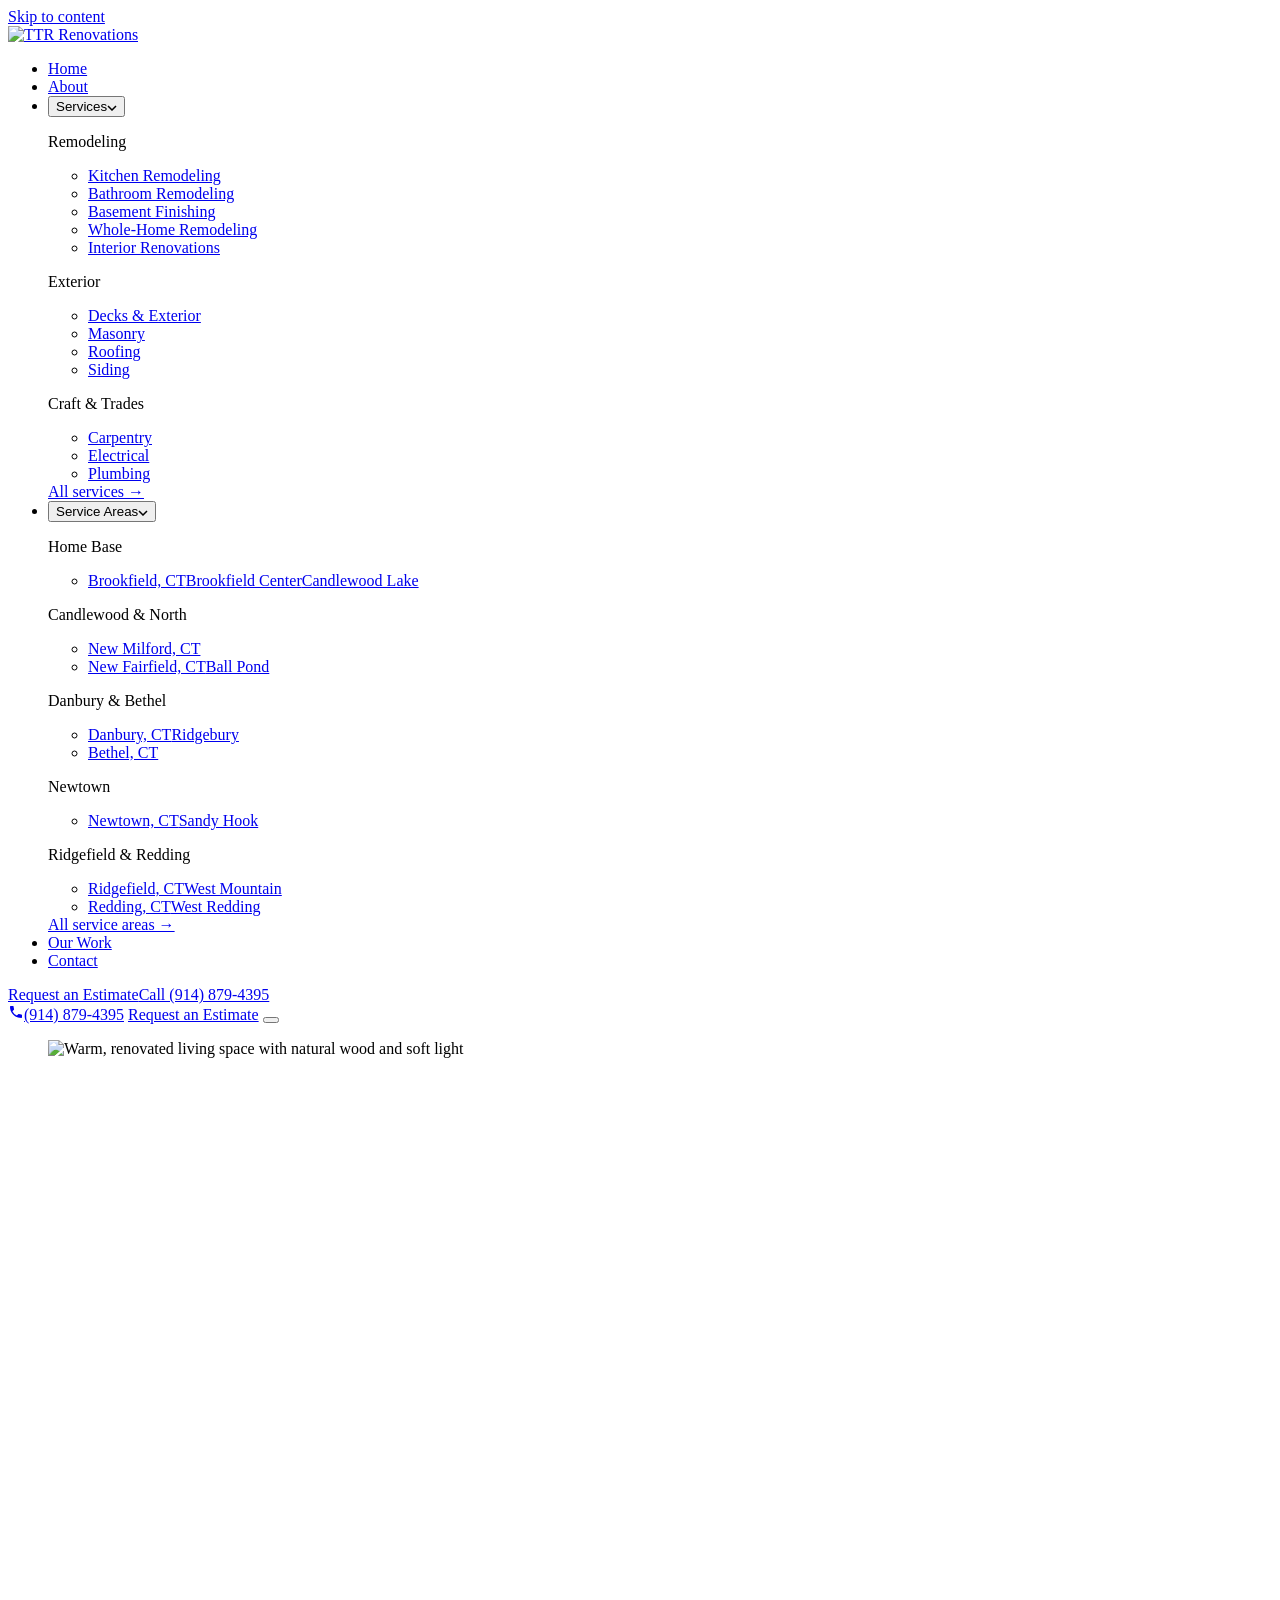
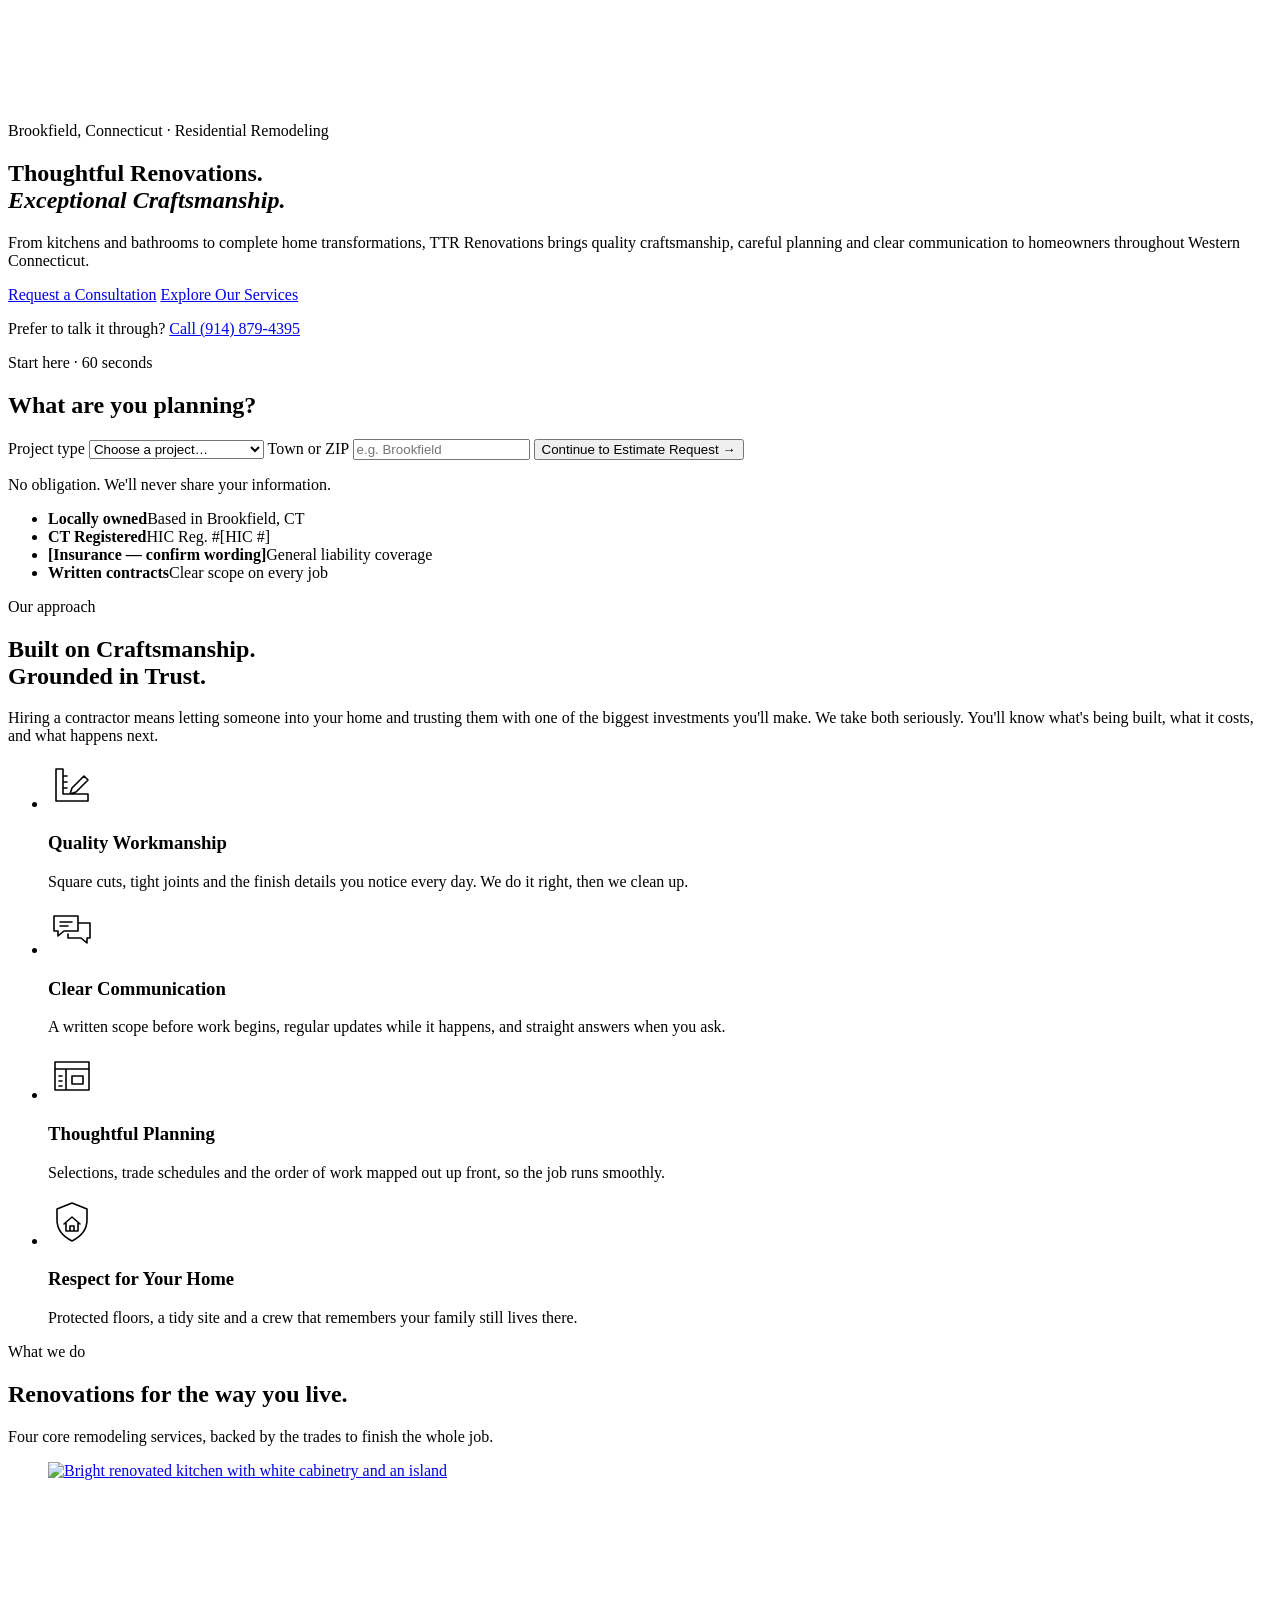
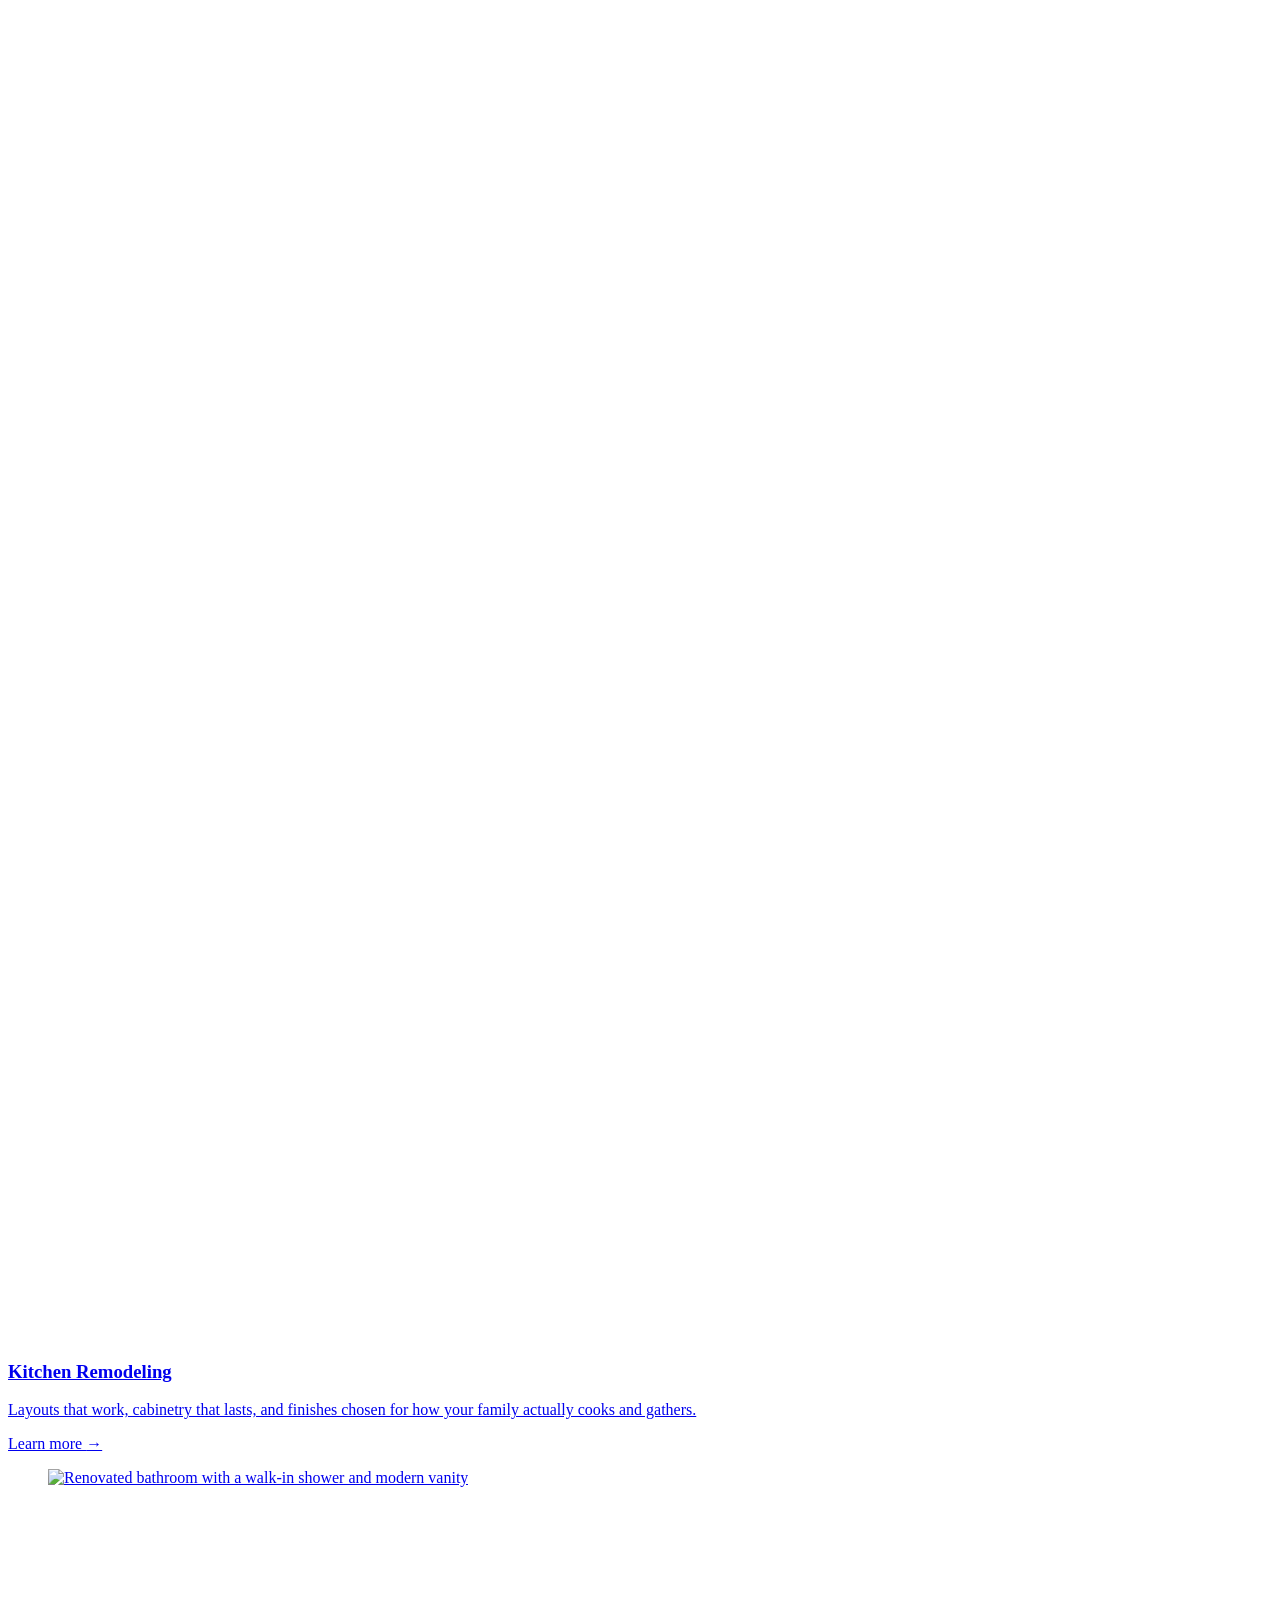
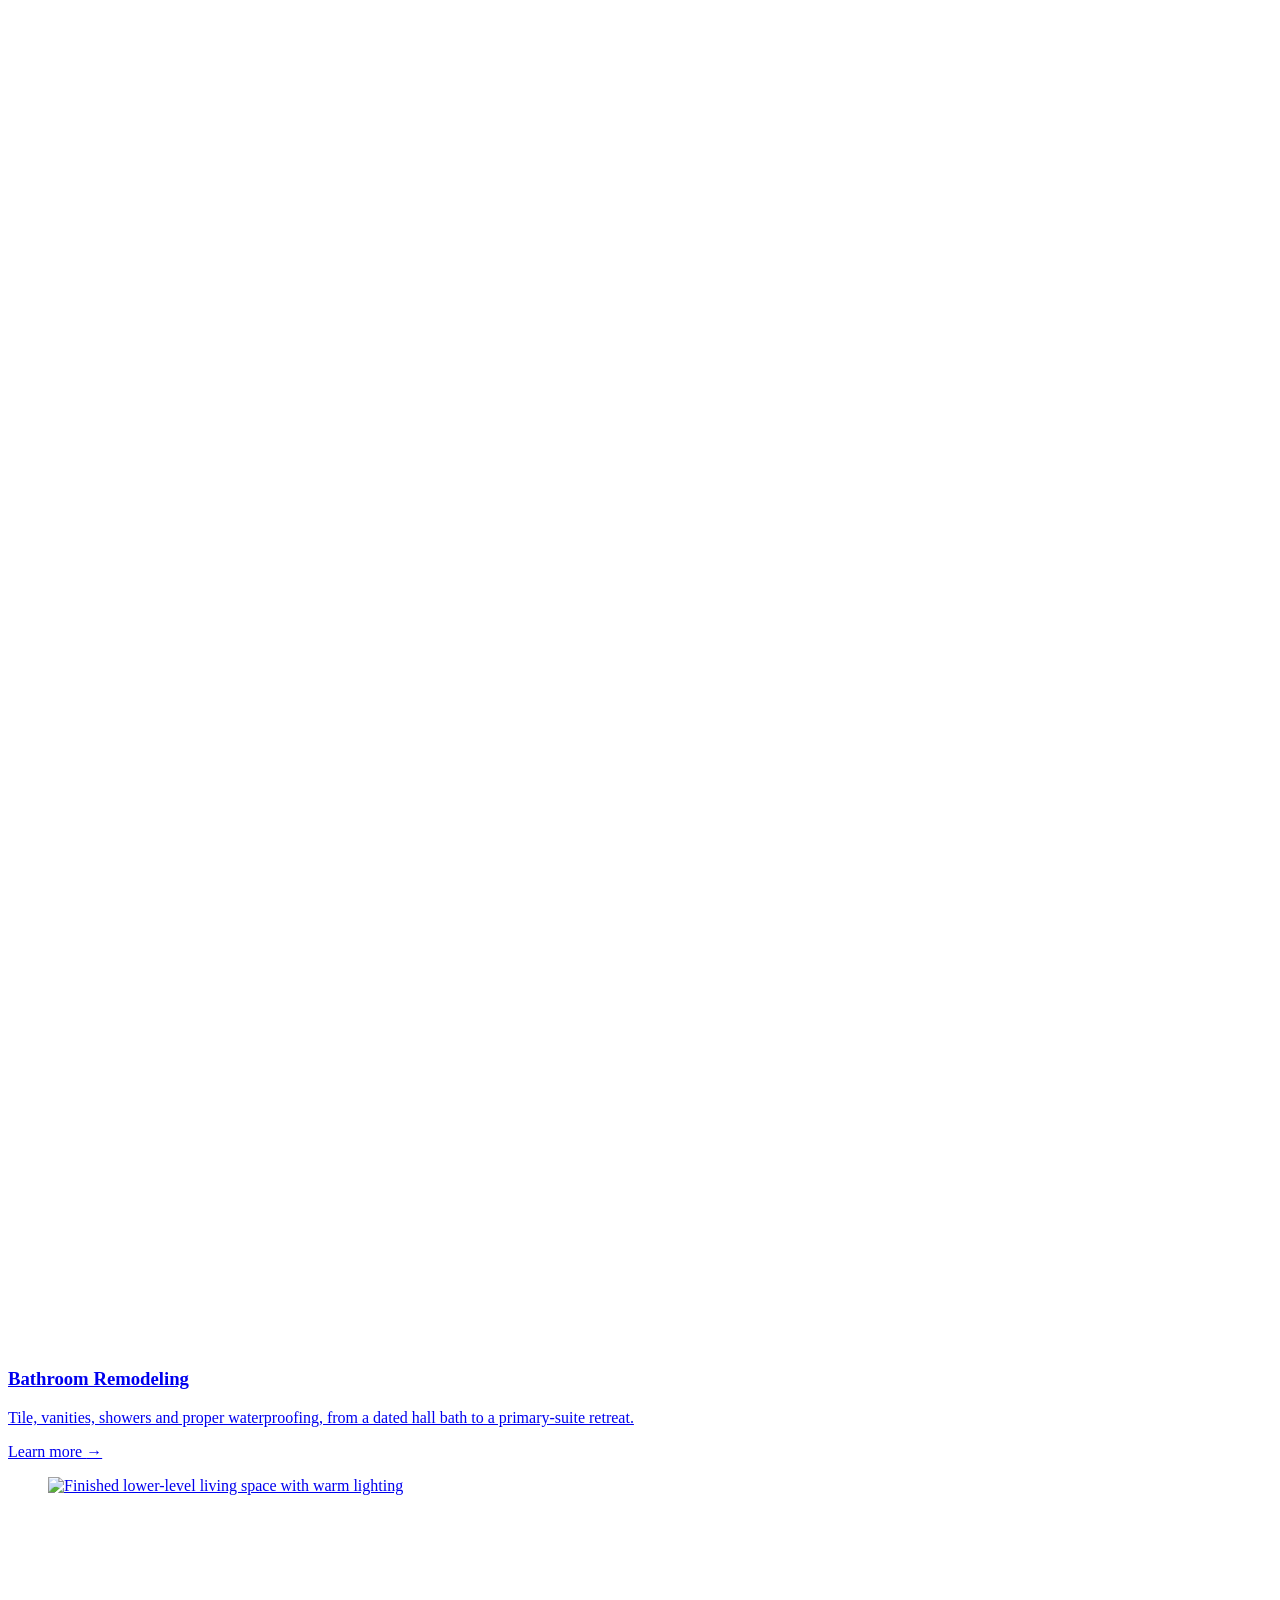
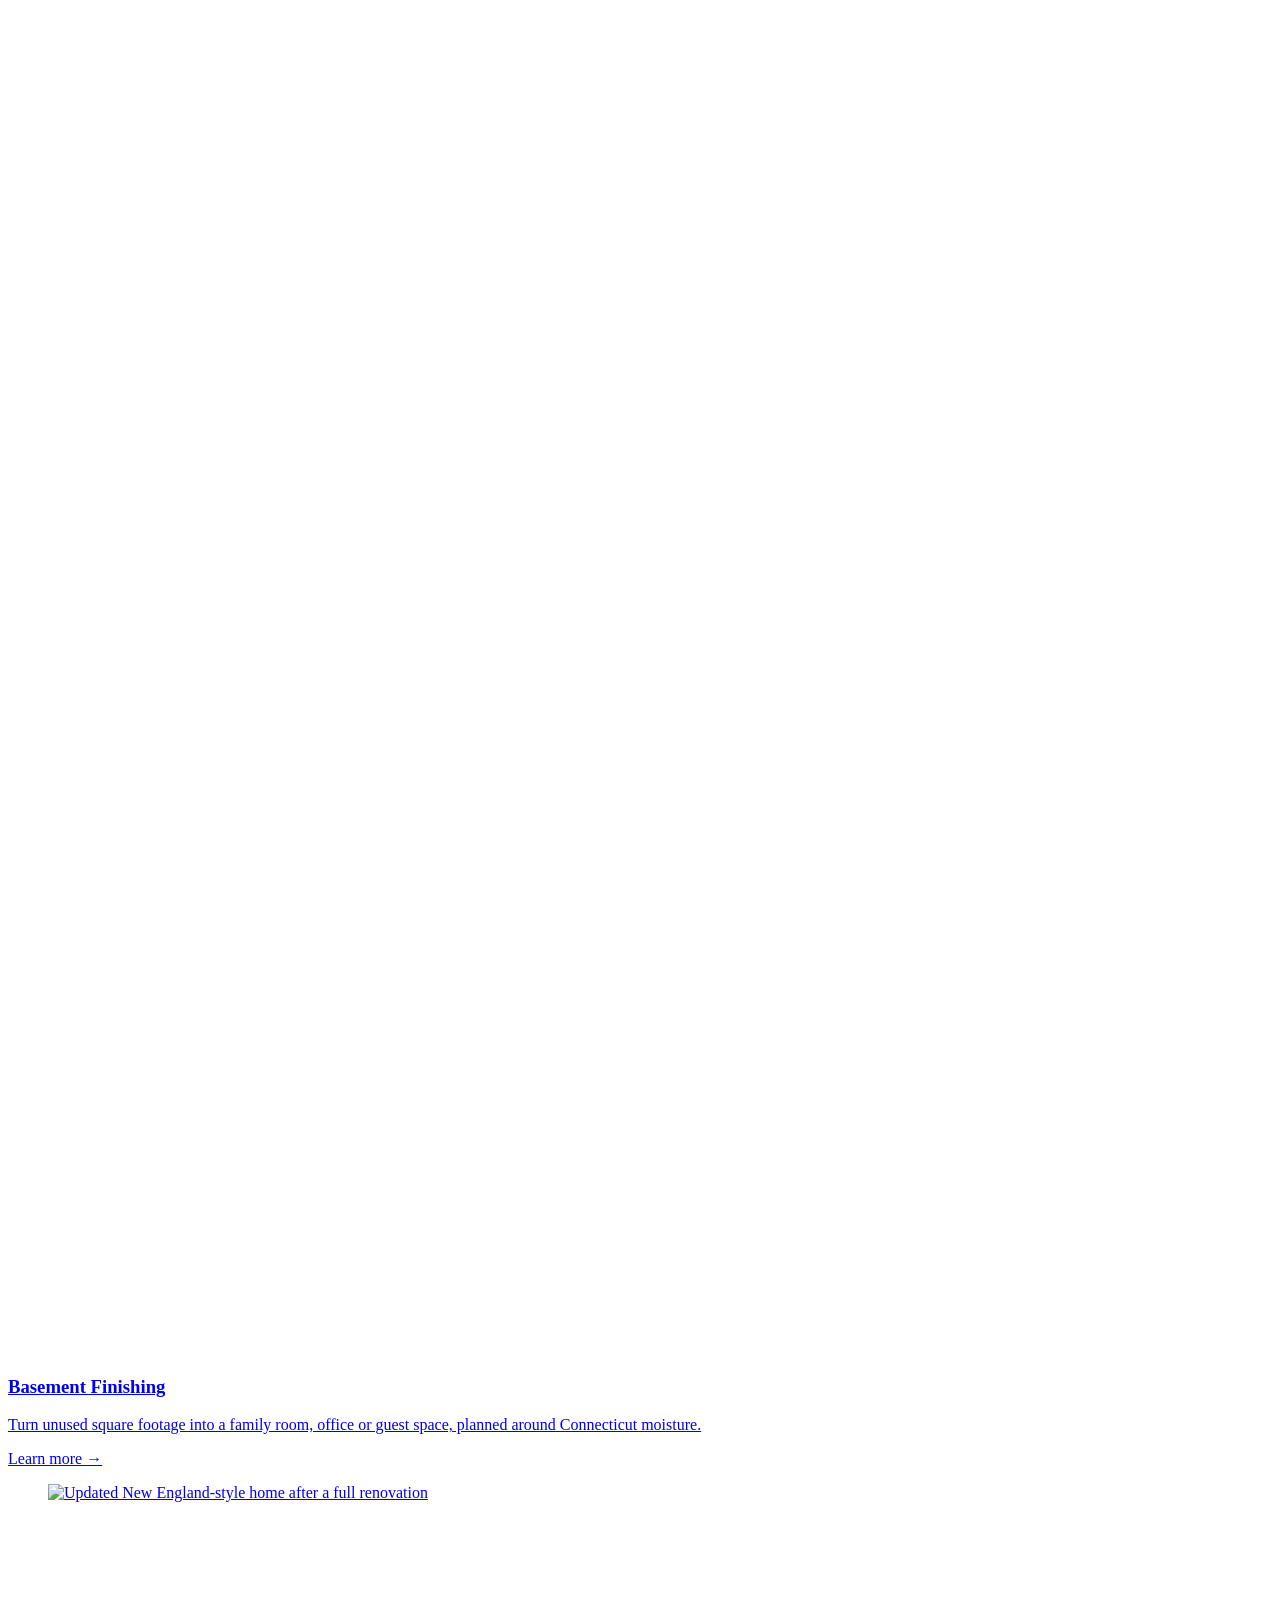
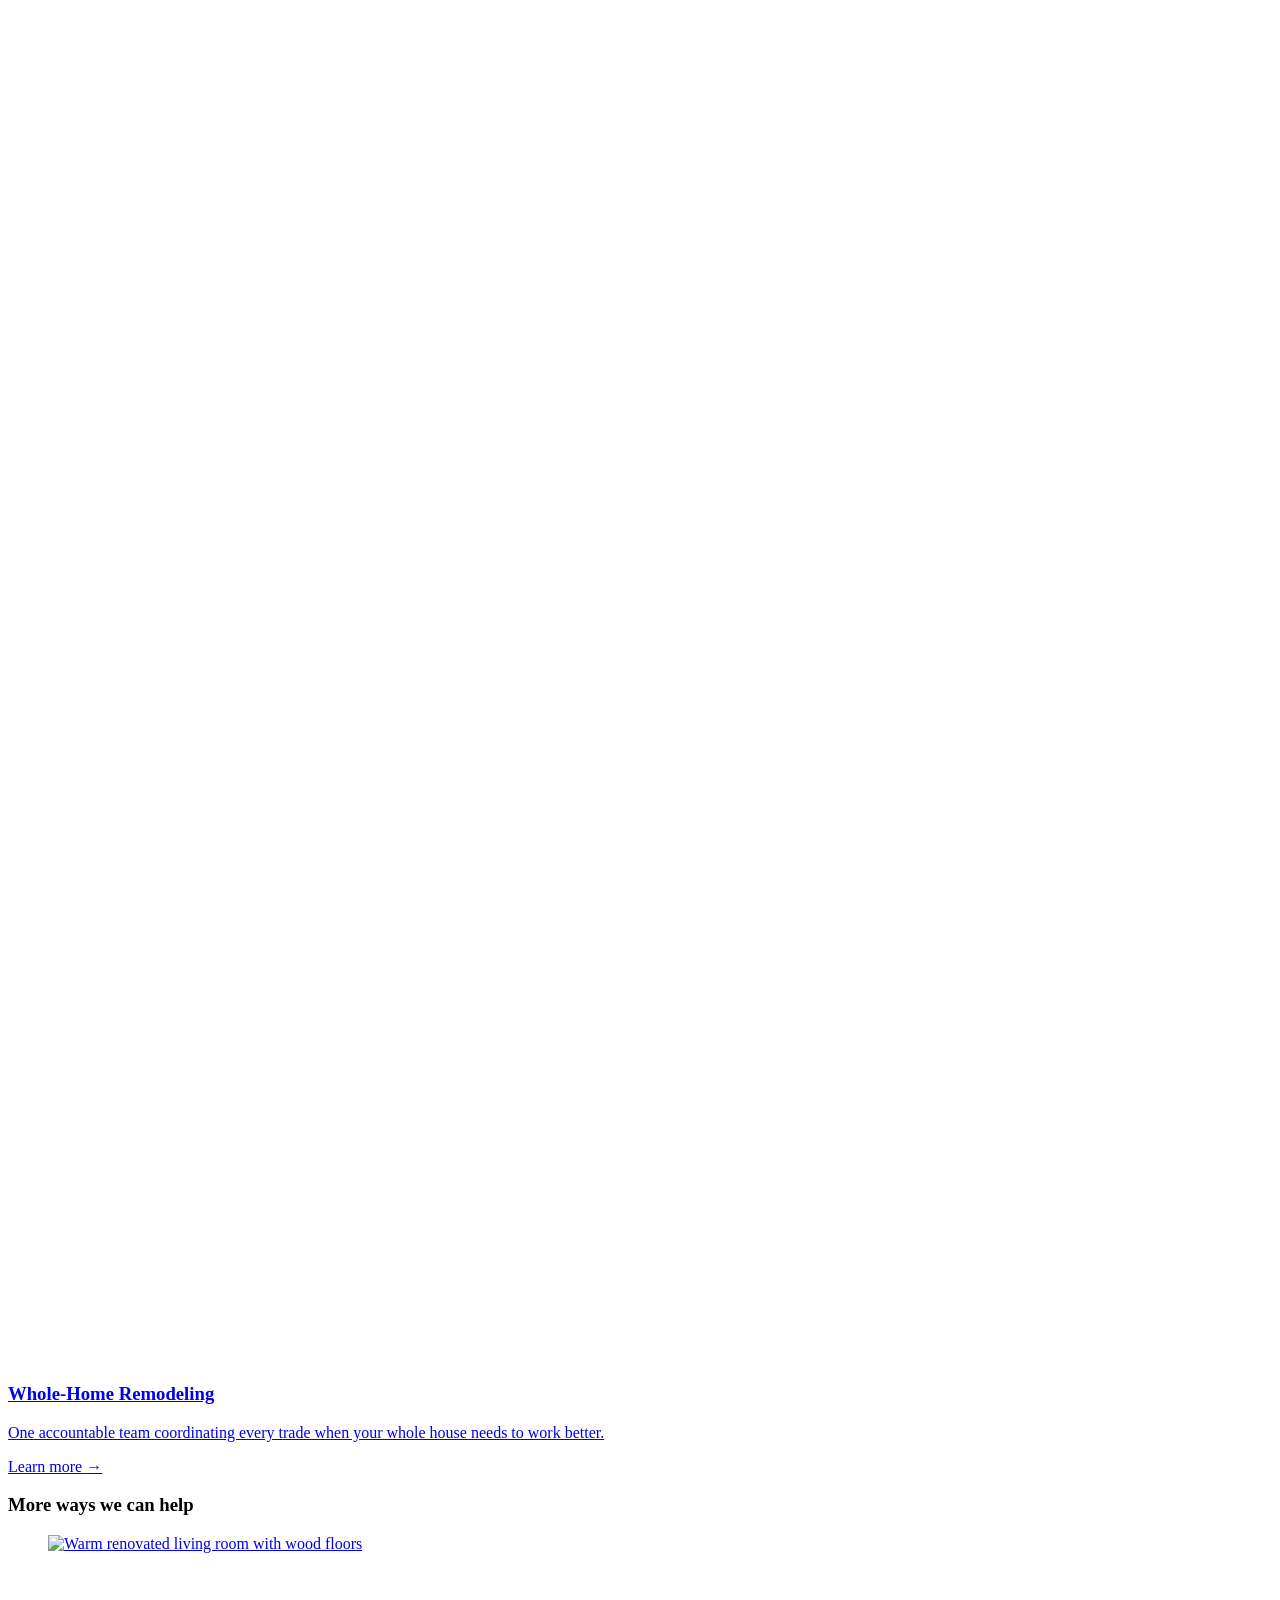
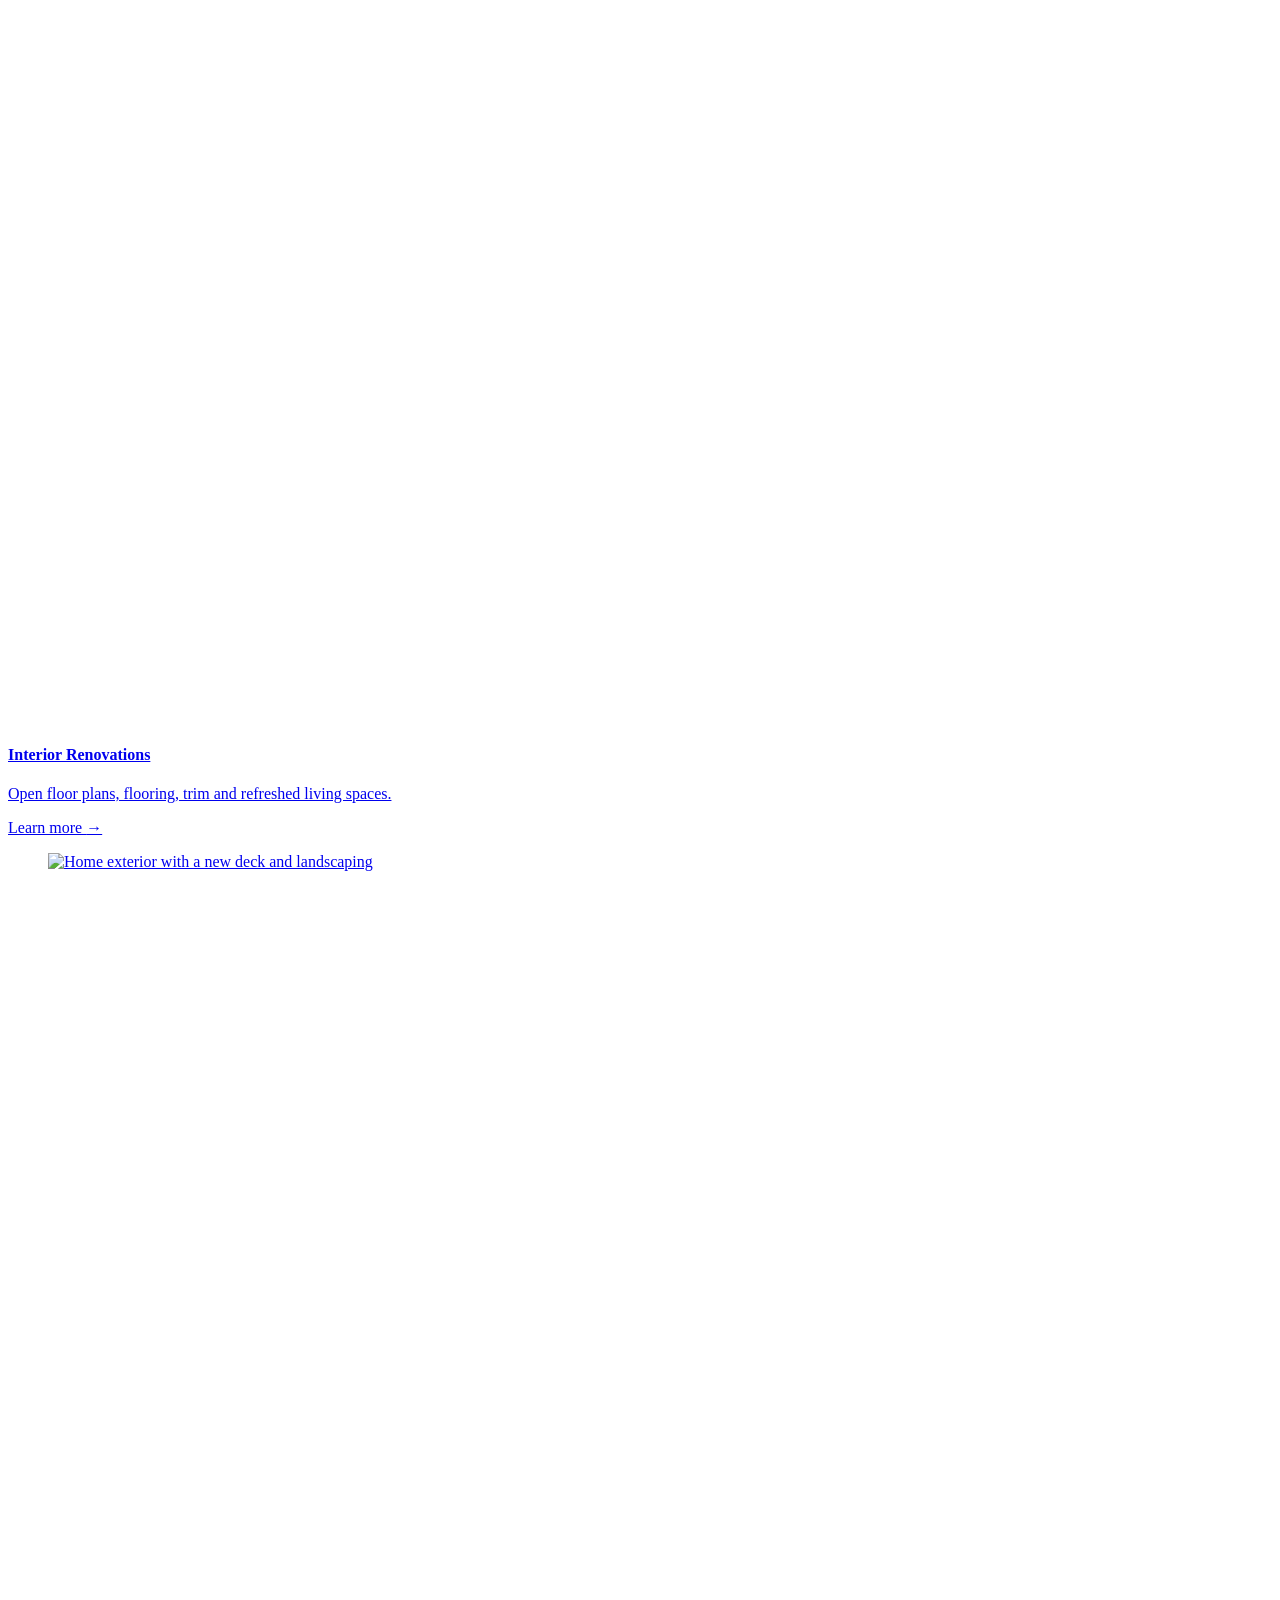
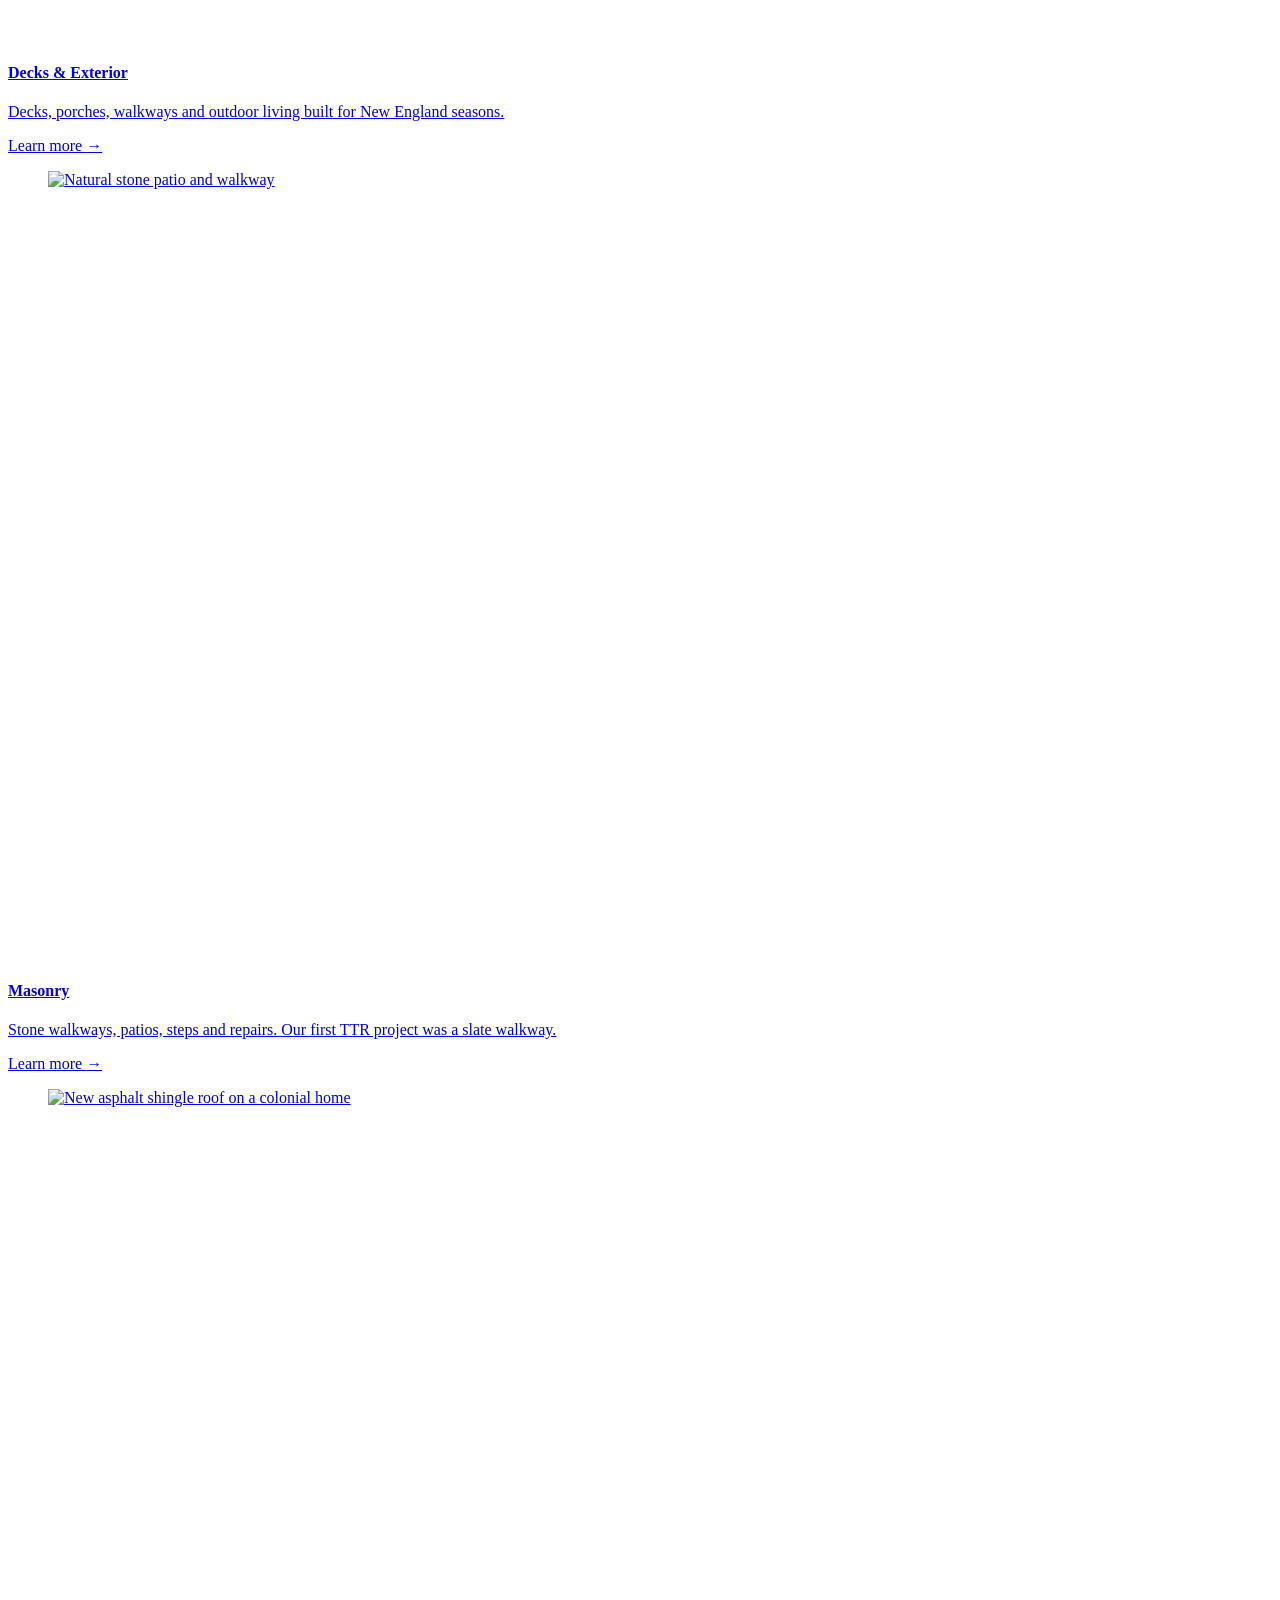
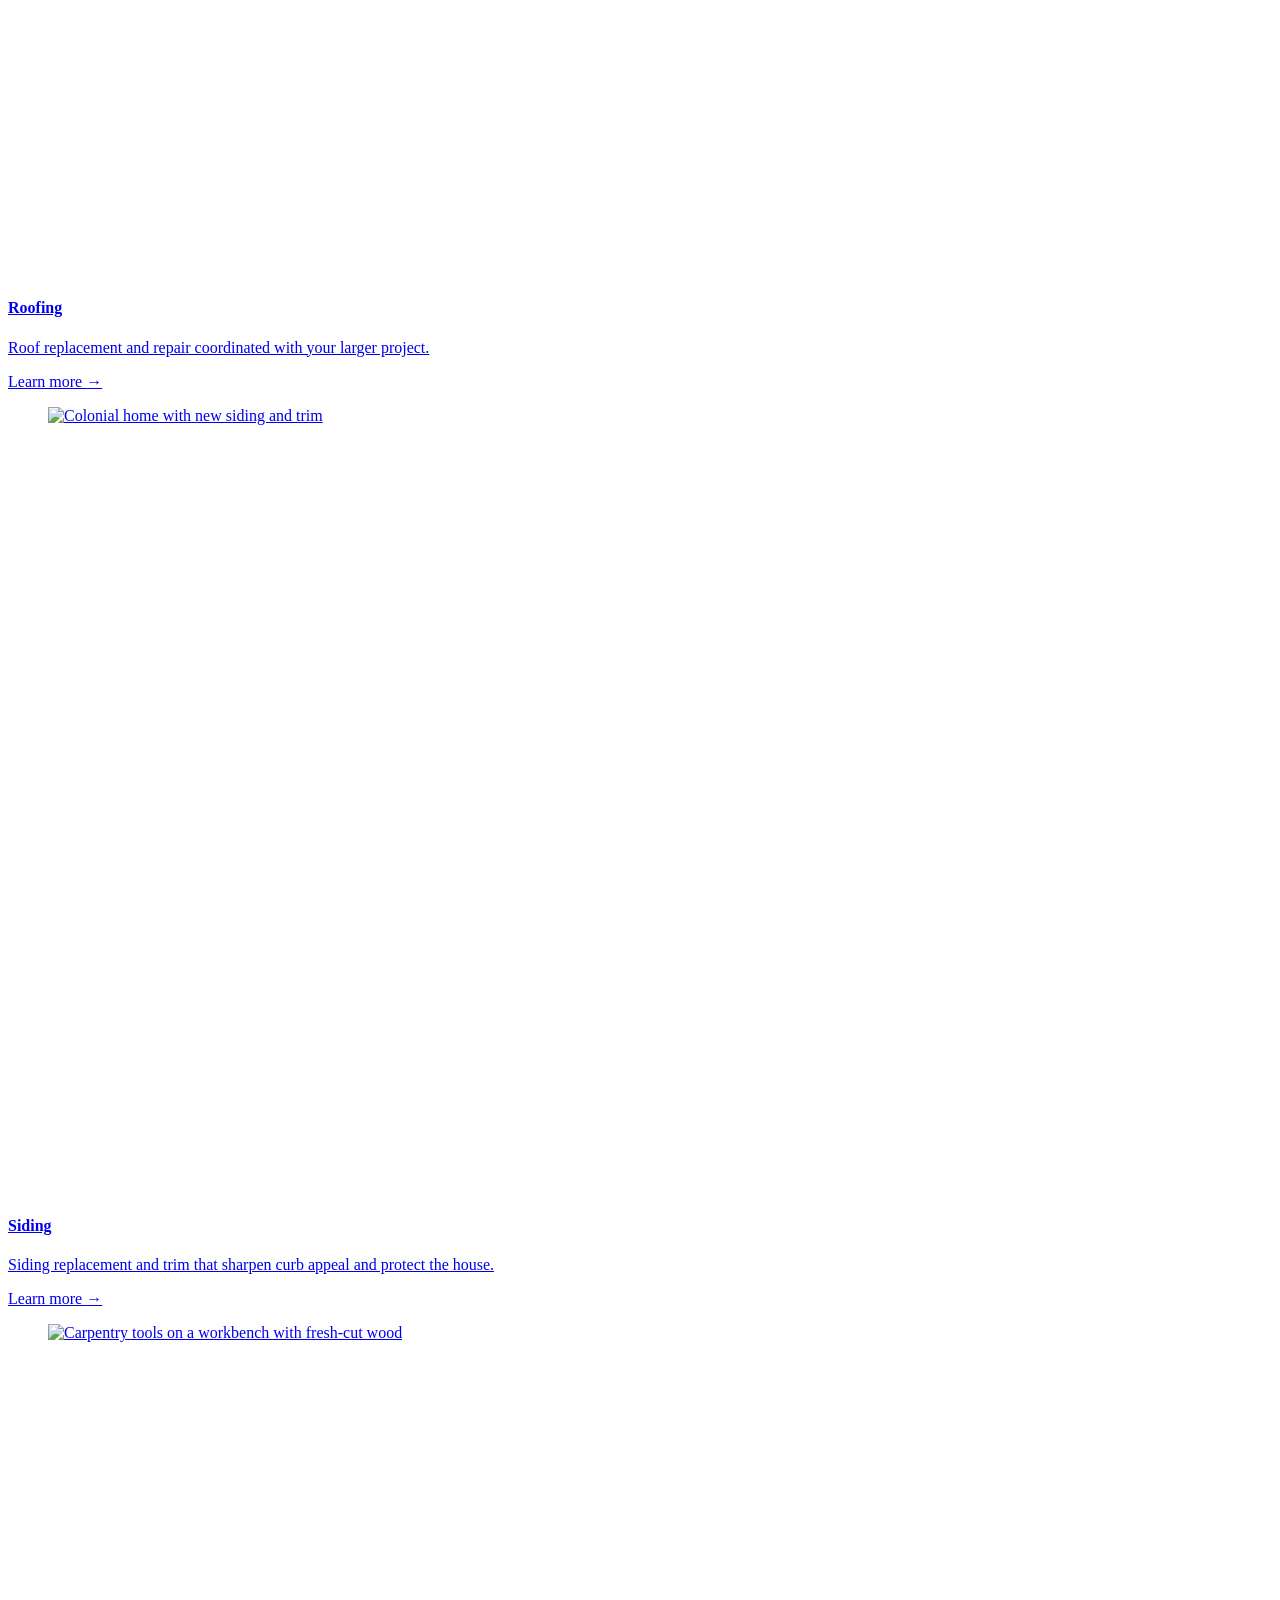
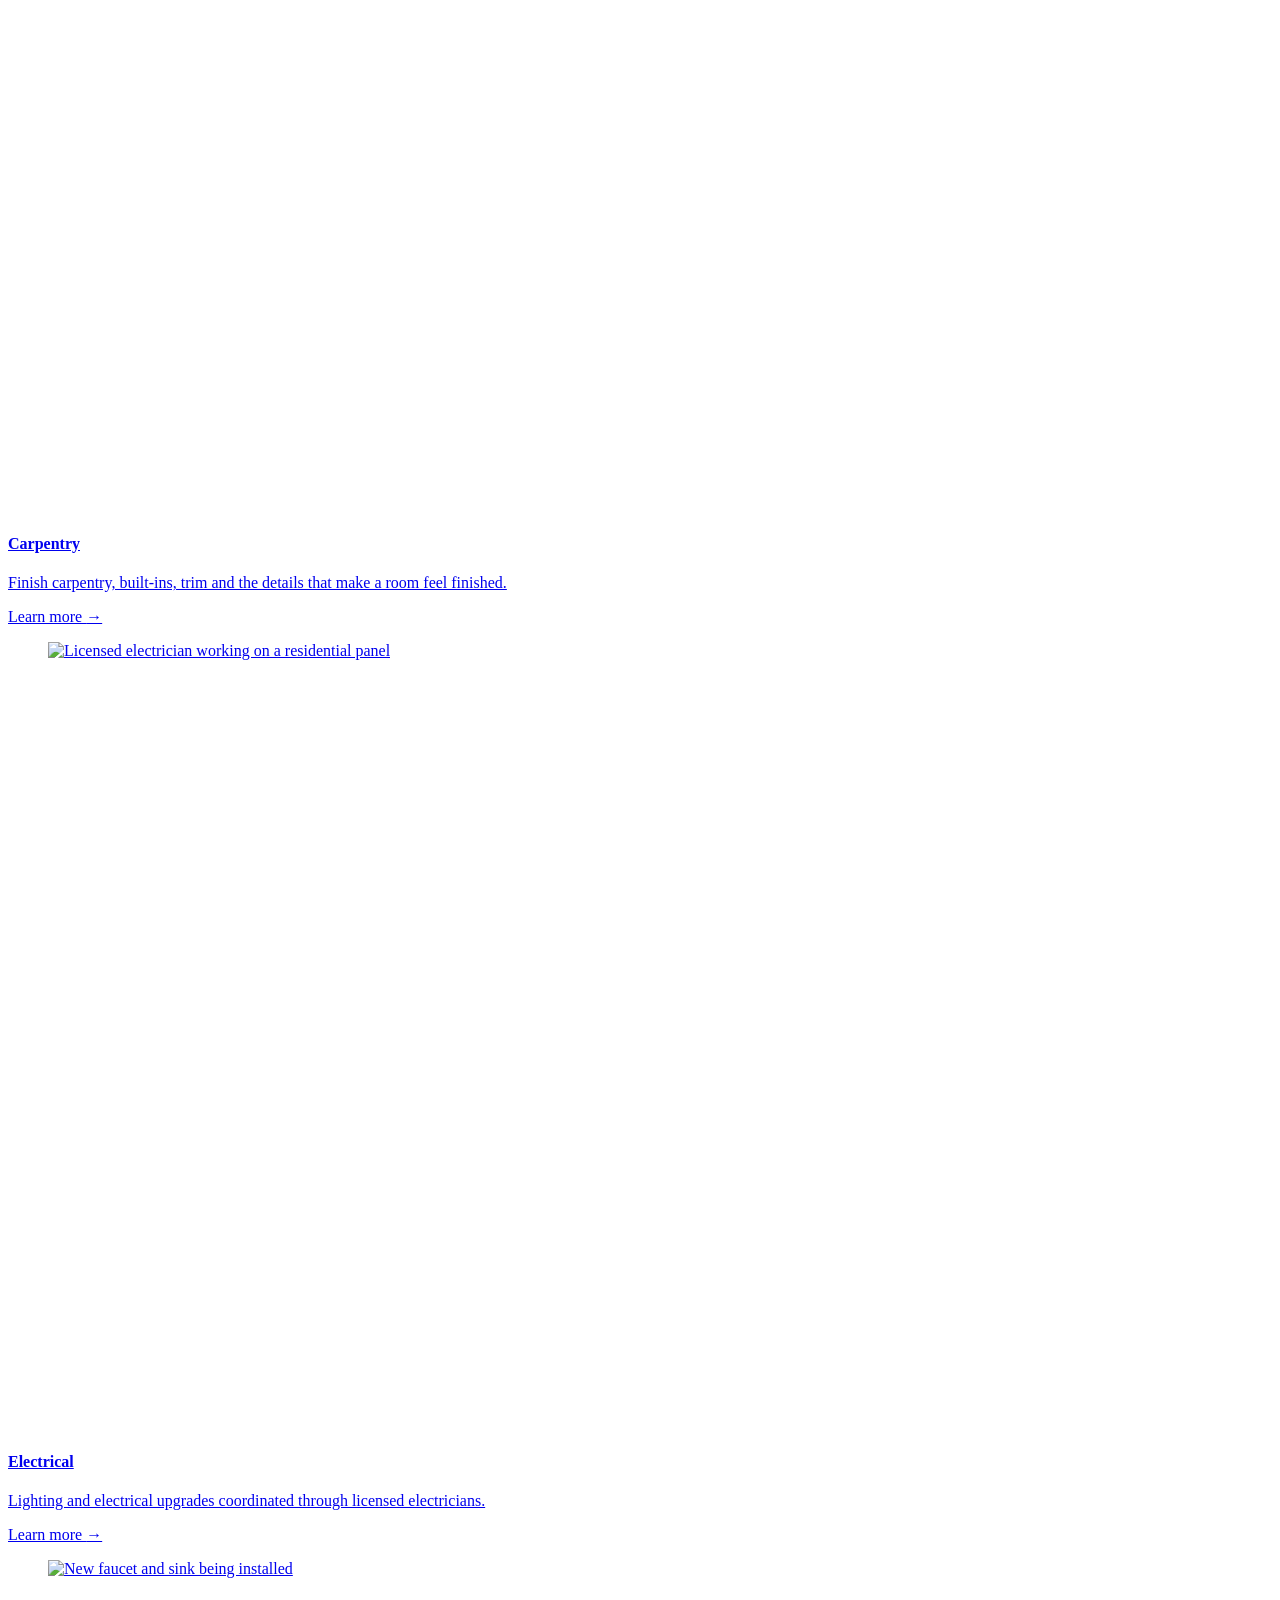
==== index.html @ fcbb4b6b "Add files via upload" ====
<!doctype html>
<html lang="en">
<head>
<meta charset="utf-8">
<meta name="viewport" content="width=device-width, initial-scale=1">
<title>TTR Renovations | Remodeling Contractor in Brookfield, CT</title>
<meta name="description" content="Kitchen, bathroom, basement and whole-home remodeling in Brookfield, Danbury, Ridgefield, Newtown and Western Connecticut. Request an estimate from TTR Renovations.">
<link rel="canonical" href="https://ttrreno.com/">

<meta property="og:type" content="website"><meta property="og:site_name" content="TTR Renovations"><meta property="og:title" content="TTR Renovations | Remodeling Contractor in Brookfield, CT"><meta property="og:description" content="Kitchen, bathroom, basement and whole-home remodeling in Brookfield, Danbury, Ridgefield, Newtown and Western Connecticut. Request an estimate from TTR Renovations."><meta property="og:url" content="https://ttrreno.com/"><meta property="og:image" content="https://ttrreno.com/assets/img/ttr-logo.png">
<meta name="twitter:card" content="summary_large_image"><meta name="twitter:title" content="TTR Renovations | Remodeling Contractor in Brookfield, CT"><meta name="twitter:description" content="Kitchen, bathroom, basement and whole-home remodeling in Brookfield, Danbury, Ridgefield, Newtown and Western Connecticut. Request an estimate from TTR Renovations.">
<meta name="theme-color" content="#171717">
<link rel="icon" href="assets/img/favicon.svg" type="image/svg+xml">
<link rel="preconnect" href="https://fonts.googleapis.com"><link rel="preconnect" href="https://fonts.gstatic.com" crossorigin><link rel="preconnect" href="https://images.unsplash.com">
<link rel="stylesheet" href="https://fonts.googleapis.com/css2?family=Cormorant+Garamond:ital,wght@0,500;0,600;1,500&family=Manrope:wght@400;500;600;700&display=swap">
<link rel="stylesheet" href="assets/css/site.css?v=mwwrsxxp">
<script>document.documentElement.classList.add('js');window.TTR={"endpoint":"FORMSPREE_ENDPOINT","thanks":"thank-you/"};</script>
<script type="application/ld+json">{"@context":"https://schema.org","@graph":[{"@type":"GeneralContractor","@id":"https://ttrreno.com/#business","name":"TTR Renovations","url":"https://ttrreno.com/","telephone":"(914) 879-4395","email":"info@ttrreno.com","logo":"https://ttrreno.com/assets/img/ttr-logo.png","image":"https://ttrreno.com/assets/img/ttr-logo.png","address":{"@type":"PostalAddress","addressLocality":"Brookfield","addressRegion":"CT","postalCode":"06804","addressCountry":"US"},"geo":{"@type":"GeoCoordinates","latitude":41.4826,"longitude":-73.4096},"knowsAbout":["Kitchen Remodeling","Bathroom Remodeling","Basement Finishing","Whole-Home Remodeling","Interior Renovations","Decks & Exterior","Masonry","Roofing","Siding","Carpentry","Electrical","Plumbing"],"slogan":"Thoughtful Renovations. Exceptional Craftsmanship.","makesOffer":[{"@type":"Offer","itemOffered":{"@type":"Service","name":"Kitchen Remodeling","url":"https://ttrreno.com/services/kitchen-remodeling/"}},{"@type":"Offer","itemOffered":{"@type":"Service","name":"Bathroom Remodeling","url":"https://ttrreno.com/services/bathroom-remodeling/"}},{"@type":"Offer","itemOffered":{"@type":"Service","name":"Basement Finishing","url":"https://ttrreno.com/services/basement-finishing/"}},{"@type":"Offer","itemOffered":{"@type":"Service","name":"Whole-Home Remodeling","url":"https://ttrreno.com/services/whole-home-remodeling/"}},{"@type":"Offer","itemOffered":{"@type":"Service","name":"Interior Renovations","url":"https://ttrreno.com/services/interior-renovations/"}},{"@type":"Offer","itemOffered":{"@type":"Service","name":"Decks & Exterior","url":"https://ttrreno.com/services/decks-exterior-improvements/"}},{"@type":"Offer","itemOffered":{"@type":"Service","name":"Masonry","url":"https://ttrreno.com/services/masonry/"}},{"@type":"Offer","itemOffered":{"@type":"Service","name":"Roofing","url":"https://ttrreno.com/services/roofing/"}},{"@type":"Offer","itemOffered":{"@type":"Service","name":"Siding","url":"https://ttrreno.com/services/siding/"}},{"@type":"Offer","itemOffered":{"@type":"Service","name":"Carpentry","url":"https://ttrreno.com/services/carpentry/"}},{"@type":"Offer","itemOffered":{"@type":"Service","name":"Electrical","url":"https://ttrreno.com/services/electrical/"}},{"@type":"Offer","itemOffered":{"@type":"Service","name":"Plumbing","url":"https://ttrreno.com/services/plumbing/"}}],"areaServed":[{"@type":"City","name":"Brookfield, CT"},{"@type":"City","name":"New Milford, CT"},{"@type":"City","name":"New Fairfield, CT"},{"@type":"City","name":"Danbury, CT"},{"@type":"City","name":"Bethel, CT"},{"@type":"City","name":"Newtown, CT"},{"@type":"City","name":"Ridgefield, CT"},{"@type":"City","name":"Redding, CT"},{"@type":"City","name":"Sherman, CT"},{"@type":"City","name":"Southbury, CT"},{"@type":"City","name":"Monroe, CT"},{"@type":"City","name":"Wilton, CT"},{"@type":"City","name":"Weston, CT"},{"@type":"City","name":"Easton, CT"},{"@type":"City","name":"New Canaan, CT"},{"@type":"City","name":"Westport, CT"}],"founder":{"@type":"Person","name":"Michael DeBartolo"}},{"@type":"FAQPage","mainEntity":[{"@type":"Question","name":"What areas do you serve?","acceptedAnswer":{"@type":"Answer","text":"We're based in Brookfield and work primarily within about 30 miles: Brookfield, New Milford, New Fairfield, Danbury, Bethel, Newtown, Ridgefield, Redding and the surrounding communities. For larger projects we also travel to towns like Wilton, Weston, Easton, New Canaan, Westport. If you're not sure, ask."}},{"@type":"Question","name":"Do you do electrical and plumbing work?","acceptedAnswer":{"@type":"Answer","text":"Yes, as part of your project. Electrical and plumbing work is performed by appropriately licensed trade partners, and we coordinate their schedules so you have one point of contact."}},{"@type":"Question","name":"Will you pull the permits?","acceptedAnswer":{"@type":"Answer","text":"Yes. When your project requires permits, TTR pulls them. We'll explain what's needed before any work begins."}},{"@type":"Question","name":"What happens after I request an estimate?","acceptedAnswer":{"@type":"Answer","text":"We'll reach out to learn more about your project and, if it's a good fit, schedule a time to walk through your home together."}},{"@type":"Question","name":"What does TTR Renovations do?","acceptedAnswer":{"@type":"Answer","text":"TTR Renovations is a residential remodeling company based in Brookfield, Connecticut. We handle kitchen and bathroom remodels, basement finishing, whole-home renovations, carpentry, masonry and exterior work for homeowners in Brookfield, New Milford, New Fairfield, Danbury, Bethel, Newtown and nearby Western Connecticut towns."}}]}]}</script>

</head>
<body class="is-home">
<a class="skip" href="#main">Skip to content</a>
<header class="site-header" data-header>
  <div class="wrap header-inner">
    <a class="brand" href="./" aria-label="TTR Renovations — home"><img src="assets/img/ttr-logo.webp" alt="TTR Renovations" width="360" height="190"></a>
    <nav class="main-nav" id="main-nav" aria-label="Main">
      <ul class="nav-list">
        <li><a class="nav-link" href="./">Home</a></li>
        <li><a class="nav-link" href="about/">About</a></li>
        <li class="has-mega"><button class="nav-link mega-btn" aria-expanded="false" aria-controls="mega-services">Services<svg aria-hidden="true" width="10" height="6" viewBox="0 0 10 6"><path d="M1 1l4 4 4-4" fill="none" stroke="currentColor" stroke-width="1.5"/></svg></button><div class="mega" id="mega-services"><div class="mega-inner"><div class="mega-col"><p class="mega-h">Remodeling</p><ul><li><a href="services/kitchen-remodeling/">Kitchen Remodeling</a></li><li><a href="services/bathroom-remodeling/">Bathroom Remodeling</a></li><li><a href="services/basement-finishing/">Basement Finishing</a></li><li><a href="services/whole-home-remodeling/">Whole-Home Remodeling</a></li><li><a href="services/interior-renovations/">Interior Renovations</a></li></ul></div><div class="mega-col"><p class="mega-h">Exterior</p><ul><li><a href="services/decks-exterior-improvements/">Decks & Exterior</a></li><li><a href="services/masonry/">Masonry</a></li><li><a href="services/roofing/">Roofing</a></li><li><a href="services/siding/">Siding</a></li></ul></div><div class="mega-col"><p class="mega-h">Craft & Trades</p><ul><li><a href="services/carpentry/">Carpentry</a></li><li><a href="services/electrical/">Electrical</a></li><li><a href="services/plumbing/">Plumbing</a></li></ul></div></div><a class="mega-all" href="services/">All services →</a></div></li>
        <li class="has-mega"><button class="nav-link mega-btn" aria-expanded="false" aria-controls="mega-areas">Service Areas<svg aria-hidden="true" width="10" height="6" viewBox="0 0 10 6"><path d="M1 1l4 4 4-4" fill="none" stroke="currentColor" stroke-width="1.5"/></svg></button><div class="mega" id="mega-areas"><div class="mega-inner"><div class="mega-col"><p class="mega-h">Home Base</p><ul><li><a href="service-areas/brookfield-ct/">Brookfield, CT</a><a class="hood" href="service-areas/brookfield-ct/#brookfield-center">Brookfield Center</a><a class="hood" href="service-areas/brookfield-ct/#candlewood-lake">Candlewood Lake</a></li></ul></div><div class="mega-col"><p class="mega-h">Candlewood & North</p><ul><li><a href="service-areas/new-milford-ct/">New Milford, CT</a></li><li><a href="service-areas/new-fairfield-ct/">New Fairfield, CT</a><a class="hood" href="service-areas/new-fairfield-ct/#ball-pond">Ball Pond</a></li></ul></div><div class="mega-col"><p class="mega-h">Danbury & Bethel</p><ul><li><a href="service-areas/danbury-ct/">Danbury, CT</a><a class="hood" href="service-areas/danbury-ct/#ridgebury">Ridgebury</a></li><li><a href="service-areas/bethel-ct/">Bethel, CT</a></li></ul></div><div class="mega-col"><p class="mega-h">Newtown</p><ul><li><a href="service-areas/newtown-ct/">Newtown, CT</a><a class="hood" href="service-areas/newtown-ct/#sandy-hook">Sandy Hook</a></li></ul></div><div class="mega-col"><p class="mega-h">Ridgefield & Redding</p><ul><li><a href="service-areas/ridgefield-ct/">Ridgefield, CT</a><a class="hood" href="service-areas/ridgefield-ct/#west-mountain">West Mountain</a></li><li><a href="service-areas/redding-ct/">Redding, CT</a><a class="hood" href="service-areas/redding-ct/#west-redding">West Redding</a></li></ul></div></div><a class="mega-all" href="service-areas/">All service areas →</a></div></li>
        <li><a class="nav-link" href="projects/">Our Work</a></li>
        <li><a class="nav-link" href="contact/">Contact</a></li>
      </ul>
      <div class="nav-mobile-cta"><a class="btn btn-gold" href="#estimate" data-track="cta_nav">Request an Estimate</a><a class="btn btn-ghost-light" href="tel:+19148794395" data-track="phone">Call (914) 879-4395</a></div>
    </nav>
    <a class="header-phone" href="tel:+19148794395" data-track="phone"><svg aria-hidden="true" width="16" height="16" viewBox="0 0 24 24"><path fill="currentColor" d="M6.6 10.8a15 15 0 006.6 6.6l2.2-2.2c.3-.3.7-.4 1-.2 1.1.4 2.3.6 3.6.6.6 0 1 .4 1 1V20c0 .6-.4 1-1 1A17 17 0 013 4c0-.6.4-1 1-1h3.5c.6 0 1 .4 1 1 0 1.3.2 2.5.6 3.6.1.3 0 .7-.2 1z"/></svg>(914) 879-4395</a>
    <a class="btn btn-gold header-cta" href="#estimate" data-track="cta_header">Request an Estimate</a>
    <button class="nav-toggle" aria-expanded="false" aria-controls="main-nav" aria-label="Open menu"><span></span><span></span><span></span></button>
  </div>
</header>
<main id="main">

<section class="hero">
  <figure class="media hero-bg" style="aspect-ratio:16/9" data-label="Warm, renovated living space with natural wood and soft light"><img src="https://images.unsplash.com/photo-1600607687939-ce8a6c25118c?auto=format&fit=crop&w=1800&q=70" srcset="https://images.unsplash.com/photo-1600607687939-ce8a6c25118c?auto=format&fit=crop&w=480&q=70 480w, https://images.unsplash.com/photo-1600607687939-ce8a6c25118c?auto=format&fit=crop&w=800&q=70 800w, https://images.unsplash.com/photo-1600607687939-ce8a6c25118c?auto=format&fit=crop&w=1200&q=70 1200w, https://images.unsplash.com/photo-1600607687939-ce8a6c25118c?auto=format&fit=crop&w=1800&q=70 1800w" sizes="100vw" alt="Warm, renovated living space with natural wood and soft light" width="1800" height="1013" fetchpriority="high" decoding="async"></figure>
  <div class="wrap hero-grid">
    <div class="hero-copy reveal">
      <p class="eyebrow eyebrow-light">Brookfield, Connecticut · Residential Remodeling</p>
      <h1>Thoughtful Renovations.<br><em>Exceptional Craftsmanship.</em></h1>
      <p class="lede">From kitchens and bathrooms to complete home transformations, TTR Renovations brings quality craftsmanship, careful planning and clear communication to homeowners throughout Western Connecticut.</p>
      <div class="btn-row">
        <a class="btn btn-gold btn-lg" href="#estimate" data-track="cta_hero">Request a Consultation</a>
        <a class="btn btn-ghost-light btn-lg" href="#services">Explore Our Services</a>
      </div>
      <p class="hero-call">Prefer to talk it through? <a href="tel:+19148794395" data-track="phone">Call (914) 879-4395</a></p>
    </div>
    <form class="quickstart reveal" data-quickstart aria-labelledby="qs-title">
      <p class="qs-kicker">Start here · 60 seconds</p>
      <h2 id="qs-title">What are you planning?</h2>
      <label for="qs-type">Project type</label>
      <select id="qs-type" name="type"><option value="">Choose a project…</option><option>Kitchen Remodeling</option><option>Bathroom Remodeling</option><option>Basement Finishing</option><option>Whole-Home Remodeling</option><option>Interior Renovations</option><option>Decks &amp; Exterior</option><option>Masonry</option><option>Roofing</option><option>Siding</option><option>Carpentry</option><option>Electrical</option><option>Plumbing</option><option>Something else / not sure</option></select>
      <label for="qs-town">Town or ZIP</label>
      <input id="qs-town" name="town" list="town-list" placeholder="e.g. Brookfield" autocomplete="address-level2">
      <datalist id="town-list"><option value="Brookfield"><option value="New Milford"><option value="New Fairfield"><option value="Danbury"><option value="Bethel"><option value="Newtown"><option value="Ridgefield"><option value="Redding"><option value="Sherman"><option value="Southbury"><option value="Monroe"><option value="Wilton"><option value="Weston"><option value="Easton"><option value="New Canaan"><option value="Westport"></datalist>
      <button class="btn btn-dark btn-block" type="submit" data-track="cta_quickstart">Continue to Estimate Request →</button>
      <p class="qs-note">No obligation. We'll never share your information.</p>
    </form>
  </div>
</section>

<section class="trustbar" aria-label="Why homeowners trust TTR">
  <ul class="wrap">
    <li><strong>Locally owned</strong><span>Based in Brookfield, CT</span></li>
    <li><strong>CT Registered</strong><span>HIC Reg. #<span class="ph" title="Placeholder — replace before launch">[HIC #]</span></span></li>
    <li><strong><span class="ph" title="Placeholder — replace before launch">[Insurance — confirm wording]</span></strong><span>General liability coverage</span></li>
    <li><strong>Written contracts</strong><span>Clear scope on every job</span></li>
  </ul>
</section>

<section class="section values">
  <div class="wrap split">
    <div class="reveal">
      <p class="eyebrow">Our approach</p>
      <h2>Built on Craftsmanship.<br>Grounded in Trust.</h2>
      <p class="lede-dark">Hiring a contractor means letting someone into your home and trusting them with one of the biggest investments you'll make. We take both seriously. You'll know what's being built, what it costs, and what happens next.</p>
    </div>
    <ul class="value-grid">
      <li class="value reveal"><svg class="ic" aria-hidden="true" viewBox="0 0 48 48" width="48" height="48"><path d="M8 40V8h7v25h25v7zM15 15h4M15 21h4M15 27h4M24 27l12-12 4 4-12 12-6 2z" fill="none" stroke="currentColor" stroke-width="1.6" stroke-linecap="round" stroke-linejoin="round"/></svg><h3>Quality Workmanship</h3><p>Square cuts, tight joints and the finish details you notice every day. We do it right, then we clean up.</p></li><li class="value reveal"><svg class="ic" aria-hidden="true" viewBox="0 0 48 48" width="48" height="48"><path d="M6 9h24v15H16l-6 5v-5H6zM30 16h12v15h-3v5l-6-5H20v-4M12 15h12M12 19h8" fill="none" stroke="currentColor" stroke-width="1.6" stroke-linecap="round" stroke-linejoin="round"/></svg><h3>Clear Communication</h3><p>A written scope before work begins, regular updates while it happens, and straight answers when you ask.</p></li><li class="value reveal"><svg class="ic" aria-hidden="true" viewBox="0 0 48 48" width="48" height="48"><path d="M7 10h34v28H7zM7 17h34M18 17v21M24 24h11v8H24zM11 24h3M11 29h3M11 34h3" fill="none" stroke="currentColor" stroke-width="1.6" stroke-linecap="round" stroke-linejoin="round"/></svg><h3>Thoughtful Planning</h3><p>Selections, trade schedules and the order of work mapped out up front, so the job runs smoothly.</p></li><li class="value reveal"><svg class="ic" aria-hidden="true" viewBox="0 0 48 48" width="48" height="48"><path d="M24 5l15 6v11c0 10-7 17-15 21-8-4-15-11-15-21V11zM16 26l8-7 8 7M18 24v9h12v-9M22 33v-5h4v5" fill="none" stroke="currentColor" stroke-width="1.6" stroke-linecap="round" stroke-linejoin="round"/></svg><h3>Respect for Your Home</h3><p>Protected floors, a tidy site and a crew that remembers your family still lives there.</p></li>
    </ul>
  </div>
</section>

<section class="section services" id="services">
  <div class="wrap">
    <div class="section-head reveal">
      <p class="eyebrow">What we do</p>
      <h2>Renovations for the way you live.</h2>
      <p>Four core remodeling services, backed by the trades to finish the whole job.</p>
    </div>
    <div class="feature-grid">
      <a class="feature-card reveal" href="services/kitchen-remodeling/">
        <figure class="media " style="aspect-ratio:4/5" data-label="Bright renovated kitchen with white cabinetry and an island"><img src="https://images.unsplash.com/photo-1556909114-f6e7ad7d3136?auto=format&fit=crop&w=900&q=70" srcset="https://images.unsplash.com/photo-1556909114-f6e7ad7d3136?auto=format&fit=crop&w=480&q=70 480w, https://images.unsplash.com/photo-1556909114-f6e7ad7d3136?auto=format&fit=crop&w=800&q=70 800w, https://images.unsplash.com/photo-1556909114-f6e7ad7d3136?auto=format&fit=crop&w=1200&q=70 1200w" sizes="(min-width: 900px) 25vw, (min-width: 600px) 50vw, 100vw" alt="Bright renovated kitchen with white cabinetry and an island" width="900" height="1125" loading="lazy" decoding="async"></figure>
        <div class="fc-body"><h3>Kitchen Remodeling</h3><p>Layouts that work, cabinetry that lasts, and finishes chosen for how your family actually cooks and gathers.</p><span class="more">Learn more <span aria-hidden="true">→</span></span></div>
      </a><a class="feature-card reveal" href="services/bathroom-remodeling/">
        <figure class="media " style="aspect-ratio:4/5" data-label="Renovated bathroom with a walk-in shower and modern vanity"><img src="https://images.unsplash.com/photo-1552321554-5fefe8c9ef14?auto=format&fit=crop&w=900&q=70" srcset="https://images.unsplash.com/photo-1552321554-5fefe8c9ef14?auto=format&fit=crop&w=480&q=70 480w, https://images.unsplash.com/photo-1552321554-5fefe8c9ef14?auto=format&fit=crop&w=800&q=70 800w, https://images.unsplash.com/photo-1552321554-5fefe8c9ef14?auto=format&fit=crop&w=1200&q=70 1200w" sizes="(min-width: 900px) 25vw, (min-width: 600px) 50vw, 100vw" alt="Renovated bathroom with a walk-in shower and modern vanity" width="900" height="1125" loading="lazy" decoding="async"></figure>
        <div class="fc-body"><h3>Bathroom Remodeling</h3><p>Tile, vanities, showers and proper waterproofing, from a dated hall bath to a primary-suite retreat.</p><span class="more">Learn more <span aria-hidden="true">→</span></span></div>
      </a><a class="feature-card reveal" href="services/basement-finishing/">
        <figure class="media " style="aspect-ratio:4/5" data-label="Finished lower-level living space with warm lighting"><img src="https://images.unsplash.com/photo-1600210492486-724fe5c67fb0?auto=format&fit=crop&w=900&q=70" srcset="https://images.unsplash.com/photo-1600210492486-724fe5c67fb0?auto=format&fit=crop&w=480&q=70 480w, https://images.unsplash.com/photo-1600210492486-724fe5c67fb0?auto=format&fit=crop&w=800&q=70 800w, https://images.unsplash.com/photo-1600210492486-724fe5c67fb0?auto=format&fit=crop&w=1200&q=70 1200w" sizes="(min-width: 900px) 25vw, (min-width: 600px) 50vw, 100vw" alt="Finished lower-level living space with warm lighting" width="900" height="1125" loading="lazy" decoding="async"></figure>
        <div class="fc-body"><h3>Basement Finishing</h3><p>Turn unused square footage into a family room, office or guest space, planned around Connecticut moisture.</p><span class="more">Learn more <span aria-hidden="true">→</span></span></div>
      </a><a class="feature-card reveal" href="services/whole-home-remodeling/">
        <figure class="media " style="aspect-ratio:4/5" data-label="Updated New England-style home after a full renovation"><img src="https://images.unsplash.com/photo-1600585154340-be6161a56a0c?auto=format&fit=crop&w=900&q=70" srcset="https://images.unsplash.com/photo-1600585154340-be6161a56a0c?auto=format&fit=crop&w=480&q=70 480w, https://images.unsplash.com/photo-1600585154340-be6161a56a0c?auto=format&fit=crop&w=800&q=70 800w, https://images.unsplash.com/photo-1600585154340-be6161a56a0c?auto=format&fit=crop&w=1200&q=70 1200w" sizes="(min-width: 900px) 25vw, (min-width: 600px) 50vw, 100vw" alt="Updated New England-style home after a full renovation" width="900" height="1125" loading="lazy" decoding="async"></figure>
        <div class="fc-body"><h3>Whole-Home Remodeling</h3><p>One accountable team coordinating every trade when your whole house needs to work better.</p><span class="more">Learn more <span aria-hidden="true">→</span></span></div>
      </a>
    </div>
    <h3 class="subhead reveal">More ways we can help</h3>
    <div class="svc-grid">
      <a class="svc-card reveal" href="services/interior-renovations/">
        <figure class="media " style="aspect-ratio:3/2" data-label="Warm renovated living room with wood floors"><img src="https://images.unsplash.com/photo-1586023492125-27b2c045efd7?auto=format&fit=crop&w=600&q=70" srcset="https://images.unsplash.com/photo-1586023492125-27b2c045efd7?auto=format&fit=crop&w=480&q=70 480w, https://images.unsplash.com/photo-1586023492125-27b2c045efd7?auto=format&fit=crop&w=800&q=70 800w" sizes="(min-width: 1000px) 25vw, (min-width: 600px) 50vw, 100vw" alt="Warm renovated living room with wood floors" width="600" height="400" loading="lazy" decoding="async"></figure>
        <div class="sc-body"><h4>Interior Renovations</h4><p>Open floor plans, flooring, trim and refreshed living spaces.</p><span class="more">Learn more <span aria-hidden="true">→</span></span></div>
      </a><a class="svc-card reveal" href="services/decks-exterior-improvements/">
        <figure class="media " style="aspect-ratio:3/2" data-label="Home exterior with a new deck and landscaping"><img src="https://images.unsplash.com/photo-1600047509807-ba8f99d2cdde?auto=format&fit=crop&w=600&q=70" srcset="https://images.unsplash.com/photo-1600047509807-ba8f99d2cdde?auto=format&fit=crop&w=480&q=70 480w, https://images.unsplash.com/photo-1600047509807-ba8f99d2cdde?auto=format&fit=crop&w=800&q=70 800w" sizes="(min-width: 1000px) 25vw, (min-width: 600px) 50vw, 100vw" alt="Home exterior with a new deck and landscaping" width="600" height="400" loading="lazy" decoding="async"></figure>
        <div class="sc-body"><h4>Decks & Exterior</h4><p>Decks, porches, walkways and outdoor living built for New England seasons.</p><span class="more">Learn more <span aria-hidden="true">→</span></span></div>
      </a><a class="svc-card reveal" href="services/masonry/">
        <figure class="media " style="aspect-ratio:3/2" data-label="Natural stone patio and walkway"><img src="https://images.unsplash.com/photo-1600566753086-00f18fb6b3ea?auto=format&fit=crop&w=600&q=70" srcset="https://images.unsplash.com/photo-1600566753086-00f18fb6b3ea?auto=format&fit=crop&w=480&q=70 480w, https://images.unsplash.com/photo-1600566753086-00f18fb6b3ea?auto=format&fit=crop&w=800&q=70 800w" sizes="(min-width: 1000px) 25vw, (min-width: 600px) 50vw, 100vw" alt="Natural stone patio and walkway" width="600" height="400" loading="lazy" decoding="async"></figure>
        <div class="sc-body"><h4>Masonry</h4><p>Stone walkways, patios, steps and repairs. Our first TTR project was a slate walkway.</p><span class="more">Learn more <span aria-hidden="true">→</span></span></div>
      </a><a class="svc-card reveal" href="services/roofing/">
        <figure class="media " style="aspect-ratio:3/2" data-label="New asphalt shingle roof on a colonial home"><img src="https://images.unsplash.com/photo-1632759145351-1d592919f522?auto=format&fit=crop&w=600&q=70" srcset="https://images.unsplash.com/photo-1632759145351-1d592919f522?auto=format&fit=crop&w=480&q=70 480w, https://images.unsplash.com/photo-1632759145351-1d592919f522?auto=format&fit=crop&w=800&q=70 800w" sizes="(min-width: 1000px) 25vw, (min-width: 600px) 50vw, 100vw" alt="New asphalt shingle roof on a colonial home" width="600" height="400" loading="lazy" decoding="async"></figure>
        <div class="sc-body"><h4>Roofing</h4><p>Roof replacement and repair coordinated with your larger project.</p><span class="more">Learn more <span aria-hidden="true">→</span></span></div>
      </a><a class="svc-card reveal" href="services/siding/">
        <figure class="media " style="aspect-ratio:3/2" data-label="Colonial home with new siding and trim"><img src="https://images.unsplash.com/photo-1570129477492-45c003edd2be?auto=format&fit=crop&w=600&q=70" srcset="https://images.unsplash.com/photo-1570129477492-45c003edd2be?auto=format&fit=crop&w=480&q=70 480w, https://images.unsplash.com/photo-1570129477492-45c003edd2be?auto=format&fit=crop&w=800&q=70 800w" sizes="(min-width: 1000px) 25vw, (min-width: 600px) 50vw, 100vw" alt="Colonial home with new siding and trim" width="600" height="400" loading="lazy" decoding="async"></figure>
        <div class="sc-body"><h4>Siding</h4><p>Siding replacement and trim that sharpen curb appeal and protect the house.</p><span class="more">Learn more <span aria-hidden="true">→</span></span></div>
      </a><a class="svc-card reveal" href="services/carpentry/">
        <figure class="media " style="aspect-ratio:3/2" data-label="Carpentry tools on a workbench with fresh-cut wood"><img src="https://images.unsplash.com/photo-1504148455328-c376907d081c?auto=format&fit=crop&w=600&q=70" srcset="https://images.unsplash.com/photo-1504148455328-c376907d081c?auto=format&fit=crop&w=480&q=70 480w, https://images.unsplash.com/photo-1504148455328-c376907d081c?auto=format&fit=crop&w=800&q=70 800w" sizes="(min-width: 1000px) 25vw, (min-width: 600px) 50vw, 100vw" alt="Carpentry tools on a workbench with fresh-cut wood" width="600" height="400" loading="lazy" decoding="async"></figure>
        <div class="sc-body"><h4>Carpentry</h4><p>Finish carpentry, built-ins, trim and the details that make a room feel finished.</p><span class="more">Learn more <span aria-hidden="true">→</span></span></div>
      </a><a class="svc-card reveal" href="services/electrical/">
        <figure class="media " style="aspect-ratio:3/2" data-label="Licensed electrician working on a residential panel"><img src="https://images.unsplash.com/photo-1621905251918-48416bd8575a?auto=format&fit=crop&w=600&q=70" srcset="https://images.unsplash.com/photo-1621905251918-48416bd8575a?auto=format&fit=crop&w=480&q=70 480w, https://images.unsplash.com/photo-1621905251918-48416bd8575a?auto=format&fit=crop&w=800&q=70 800w" sizes="(min-width: 1000px) 25vw, (min-width: 600px) 50vw, 100vw" alt="Licensed electrician working on a residential panel" width="600" height="400" loading="lazy" decoding="async"></figure>
        <div class="sc-body"><h4>Electrical</h4><p>Lighting and electrical upgrades coordinated through licensed electricians.</p><span class="more">Learn more <span aria-hidden="true">→</span></span></div>
      </a><a class="svc-card reveal" href="services/plumbing/">
        <figure class="media " style="aspect-ratio:3/2" data-label="New faucet and sink being installed"><img src="https://images.unsplash.com/photo-1585704032915-c3400ca199e7?auto=format&fit=crop&w=600&q=70" srcset="https://images.unsplash.com/photo-1585704032915-c3400ca199e7?auto=format&fit=crop&w=480&q=70 480w, https://images.unsplash.com/photo-1585704032915-c3400ca199e7?auto=format&fit=crop&w=800&q=70 800w" sizes="(min-width: 1000px) 25vw, (min-width: 600px) 50vw, 100vw" alt="New faucet and sink being installed" width="600" height="400" loading="lazy" decoding="async"></figure>
        <div class="sc-body"><h4>Plumbing</h4><p>Fixture and plumbing work coordinated through licensed plumbers.</p><span class="more">Learn more <span aria-hidden="true">→</span></span></div>
      </a>
    </div>
    <p class="fine">Electrical and plumbing work is performed by appropriately licensed trade partners and coordinated by TTR as part of your project.</p>
  </div>
</section>

<section class="section project">
  <div class="wrap split split-wide">
    <div class="ba reveal" data-ba>
      <div class="ba-pane ba-after" data-label="After photo · slate walkway"><span>After</span></div>
      <div class="ba-pane ba-before" data-label="Before photo · slate walkway"><span>Before</span></div>
      <div class="ba-handle" aria-hidden="true"></div>
      <input class="ba-range" type="range" min="0" max="100" value="50" aria-label="Drag to compare before and after">
    </div>
    <div class="reveal">
      <p class="eyebrow">Recent work</p>
      <h2>Natural Slate Walkway</h2>
      <p class="lede-dark"><span class="ph" title="Placeholder — replace before launch">[2–3 sentences in the owner's words: what the homeowner wanted, what made it tricky, how it turned out]</span></p>
      <dl class="specs">
        <div><dt>Location</dt><dd><span class="ph" title="Placeholder — replace before launch">[Town]</span>, CT</dd></div>
        <div><dt>Scope</dt><dd>New natural slate walkway <span class="ph" title="Placeholder — replace before launch">[confirm: base prep, edging, steps?]</span></dd></div>
        <div><dt>Service</dt><dd><a href="services/masonry/">Masonry</a> · <a href="services/decks-exterior-improvements/">Exterior</a></dd></div>
      </dl>
      <a class="btn btn-outline" href="projects/">See Our Work</a>
    </div>
  </div>
</section>

<section class="section process">
  <div class="wrap">
    <div class="section-head reveal">
      <p class="eyebrow eyebrow-light">How it works</p>
      <h2>A clear path from first call to final walkthrough.</h2>
      <p>Renovations go best when nobody's guessing. Here's what working with us looks like.</p>
    </div>
    <ol class="steps">
      <li class="step reveal"><span class="step-n">01</span><h3>Initial Conversation</h3><p>Tell us about your home and what you have in mind. We'll talk through goals, timing and a realistic budget range.</p></li><li class="step reveal"><span class="step-n">02</span><h3>Walkthrough & Scope</h3><p>We visit the house, take measurements, look at what's behind the walls where we can, and define the scope together.</p></li><li class="step reveal"><span class="step-n">03</span><h3>Detailed Proposal</h3><p>A written proposal and contract that spells out the work, materials, schedule and payment terms. No vague line items.</p></li><li class="step reveal"><span class="step-n">04</span><h3>Planning & Scheduling</h3><p>Selections are finalized, materials ordered, permits handled where required, and trades scheduled in the right order.</p></li><li class="step reveal"><span class="step-n">05</span><h3>Build & Stay in Touch</h3><p>Work happens on a clear schedule, with regular updates and a protected, organized job site.</p></li><li class="step reveal"><span class="step-n">06</span><h3>Final Walkthrough</h3><p>We walk the finished space with you, close out any punch-list items, and make sure you're genuinely happy.</p></li>
    </ol>
  </div>
</section>

<section class="section about">
  <div class="wrap split">
    <figure class="media owner-photo" style="aspect-ratio:4/5" data-label="Michael DeBartolo, Founder of TTR Renovations"><img src="assets/img/owner.jpg" srcset="assets/img/owner.jpg 480w, assets/img/owner.jpg 800w, assets/img/owner.jpg 1200w" sizes="100vw" alt="Michael DeBartolo, Founder of TTR Renovations" width="800" height="1000" loading="lazy" decoding="async"></figure>
    <div class="reveal">
      <p class="eyebrow">Meet the founder</p>
      <h2>Michael DeBartolo</h2>
      <p class="role">Founder, TTR Renovations</p>
      <p class="lede-dark">TTR Renovations is a Brookfield-based remodeling company built on a simple idea: do quality work, tell people the truth, and treat every house like it belongs to family.</p>
      <p><span class="ph" title="Placeholder — replace before launch">[Owner bio: years in the trades, background, specialties, why he started TTR, local roots]</span></p>
      <p>When you hire TTR, you work directly with the owner, from the first walkthrough to the final punch list.</p>
      <a class="btn btn-outline" href="about/">More About TTR</a>
    </div>
  </div>
</section>

<section class="section areas">
  <div class="wrap">
    <div class="section-head reveal">
      <p class="eyebrow">Where we work</p>
      <h2>Proudly Serving Brookfield and Western Connecticut</h2>
      <p>From Candlewood Lake to the Ridgefield hills, we know the colonials, capes, lake houses and raised ranches that make up this corner of Connecticut, along with the moisture, old wiring and settled framing that come with them.</p>
    </div>
    <div class="area-grid">
      <a class="area-card reveal" href="service-areas/brookfield-ct/"><span class="area-name">Brookfield</span><span class="area-hoods">incl. Brookfield Center · Candlewood Lake</span><span class="arrow" aria-hidden="true">→</span></a><a class="area-card reveal" href="service-areas/new-milford-ct/"><span class="area-name">New Milford</span><span class="area-hoods">Connecticut</span><span class="arrow" aria-hidden="true">→</span></a><a class="area-card reveal" href="service-areas/new-fairfield-ct/"><span class="area-name">New Fairfield</span><span class="area-hoods">incl. Ball Pond</span><span class="arrow" aria-hidden="true">→</span></a><a class="area-card reveal" href="service-areas/danbury-ct/"><span class="area-name">Danbury</span><span class="area-hoods">incl. Ridgebury</span><span class="arrow" aria-hidden="true">→</span></a><a class="area-card reveal" href="service-areas/bethel-ct/"><span class="area-name">Bethel</span><span class="area-hoods">Connecticut</span><span class="arrow" aria-hidden="true">→</span></a><a class="area-card reveal" href="service-areas/newtown-ct/"><span class="area-name">Newtown</span><span class="area-hoods">incl. Sandy Hook</span><span class="arrow" aria-hidden="true">→</span></a><a class="area-card reveal" href="service-areas/ridgefield-ct/"><span class="area-name">Ridgefield</span><span class="area-hoods">incl. West Mountain</span><span class="arrow" aria-hidden="true">→</span></a><a class="area-card reveal" href="service-areas/redding-ct/"><span class="area-name">Redding</span><span class="area-hoods">incl. West Redding</span><span class="arrow" aria-hidden="true">→</span></a>
    </div>
    <p class="area-more">Also taking select projects in Sherman, Southbury, Monroe, Wilton, Weston, Easton, New Canaan, Westport, the shoreline and the Litchfield Hills. <a href="service-areas/">View all service areas →</a></p>
  </div>
</section>

<section class="section reviews">
  <div class="wrap narrow reveal">
    <p class="eyebrow">Client stories</p>
    <span class="quote-mark" aria-hidden="true">“</span>
    <p class="review-empty"><span class="ph" title="Placeholder — replace before launch">[Draft-only section: appears on the live site once 2–3 real client reviews are added]</span></p>
  </div>
</section>

<section class="section faq">
  <div class="wrap split">
    <div class="reveal"><p class="eyebrow">Good questions</p><h2>Before you call.</h2><p class="lede-dark">Answers to what homeowners usually ask first. Don't see yours? <a href="tel:+19148794395">Give us a call.</a></p></div>
    <div class="faq-list"><details class="reveal"><summary>What areas do you serve?</summary><p>We're based in Brookfield and work primarily within about 30 miles: Brookfield, New Milford, New Fairfield, Danbury, Bethel, Newtown, Ridgefield, Redding and the surrounding communities. For larger projects we also travel to towns like Wilton, Weston, Easton, New Canaan, Westport. If you're not sure, ask.</p></details><details class="reveal"><summary>Do you do electrical and plumbing work?</summary><p>Yes, as part of your project. Electrical and plumbing work is performed by appropriately licensed trade partners, and we coordinate their schedules so you have one point of contact.</p></details><details class="reveal"><summary>Will you pull the permits?</summary><p>Yes. When your project requires permits, TTR pulls them. We'll explain what's needed before any work begins.</p></details><details class="reveal"><summary>What happens after I request an estimate?</summary><p>We'll reach out to learn more about your project and, if it's a good fit, schedule a time to walk through your home together.</p></details><details class="reveal"><summary>What does TTR Renovations do?</summary><p>TTR Renovations is a residential remodeling company based in Brookfield, Connecticut. We handle kitchen and bathroom remodels, basement finishing, whole-home renovations, carpentry, masonry and exterior work for homeowners in Brookfield, New Milford, New Fairfield, Danbury, Bethel, Newtown and nearby Western Connecticut towns.</p></details></div>
  </div>
</section>

<section class="section estimate" id="estimate">
  <div class="wrap split split-form">
    <div class="est-copy reveal">
      <p class="eyebrow eyebrow-light">Request an estimate</p>
      <h2>Let's Talk About Your Next Project.</h2>
      <p class="lede">Tell us what you're planning. We'd love to learn about your home, your goals, and how we can help bring your renovation to life.</p>
      <ol class="next">
        <li><strong>Tell us about the project.</strong> Three quick steps, about a minute.</li>
        <li><strong>We'll reach out.</strong> A real conversation about scope, timing and budget.</li>
        <li><strong>We walk the space together.</strong> Then you get a clear written proposal.</li>
      </ol>
      <p class="est-direct"><a href="tel:+19148794395" data-track="phone">(914) 879-4395</a><a href="mailto:info@ttrreno.com" data-track="email">info@ttrreno.com</a></p>
    </div>
    <form class="est-form" id="estimate-form" action="FORMSPREE_ENDPOINT" method="POST" novalidate>
      <div class="progress" aria-hidden="true"><span class="on">Project</span><span>Details</span><span>Contact</span></div>
      <fieldset class="fstep is-active" data-step="1">
        <legend>What type of project?</legend>
        <div class="tiles"><label class="tile"><input type="radio" name="project_type" value="Kitchen Remodeling" required><span>Kitchen Remodeling</span></label><label class="tile"><input type="radio" name="project_type" value="Bathroom Remodeling" ><span>Bathroom Remodeling</span></label><label class="tile"><input type="radio" name="project_type" value="Basement Finishing" ><span>Basement Finishing</span></label><label class="tile"><input type="radio" name="project_type" value="Whole-Home Remodeling" ><span>Whole-Home Remodeling</span></label><label class="tile"><input type="radio" name="project_type" value="Interior Renovations" ><span>Interior Renovations</span></label><label class="tile"><input type="radio" name="project_type" value="Decks &amp; Exterior" ><span>Decks &amp; Exterior</span></label><label class="tile"><input type="radio" name="project_type" value="Masonry" ><span>Masonry</span></label><label class="tile"><input type="radio" name="project_type" value="Roofing" ><span>Roofing</span></label><label class="tile"><input type="radio" name="project_type" value="Siding" ><span>Siding</span></label><label class="tile"><input type="radio" name="project_type" value="Carpentry" ><span>Carpentry</span></label><label class="tile"><input type="radio" name="project_type" value="Electrical" ><span>Electrical</span></label><label class="tile"><input type="radio" name="project_type" value="Plumbing" ><span>Plumbing</span></label><label class="tile"><input type="radio" name="project_type" value="Something else / not sure" ><span>Something else / not sure</span></label></div>
        <p class="err" data-err="project_type"></p>
      </fieldset>
      <fieldset class="fstep" data-step="2">
        <legend>Tell us about it</legend>
        <div class="field"><label for="f-town">Project town or ZIP <b aria-hidden="true">*</b></label><input id="f-town" name="project_town" required autocomplete="address-level2" list="town-list"><p class="err" data-err="project_town"></p></div>
        <div class="field"><label for="f-desc">Brief project description <b aria-hidden="true">*</b></label><textarea id="f-desc" name="description" rows="4" required placeholder="e.g. Full gut of a 1990s hall bath: new tile shower, vanity and floor."></textarea><p class="err" data-err="description"></p></div>
        <div class="row2">
          <div class="field"><label for="f-budget">Estimated budget <span class="opt">optional</span></label><select id="f-budget" name="budget"><option value="">Select…</option><option>Under $10,000</option><option>$10,000–$25,000</option><option>$25,000–$50,000</option><option>$50,000–$100,000</option><option>$100,000+</option><option>Not sure yet</option></select></div>
          <div class="field"><label for="f-time">Desired start <span class="opt">optional</span></label><select id="f-time" name="timeline"><option value="">Select…</option><option>As soon as possible</option><option>Within 1–3 months</option><option>Within 3–6 months</option><option>6+ months</option><option>Just exploring</option></select></div>
        </div>
      </fieldset>
      <fieldset class="fstep" data-step="3">
        <legend>How can we reach you?</legend>
        <div class="field"><label for="f-name">Full name <b aria-hidden="true">*</b></label><input id="f-name" name="name" required autocomplete="name"><p class="err" data-err="name"></p></div>
        <div class="row2">
          <div class="field"><label for="f-email">Email <b aria-hidden="true">*</b></label><input id="f-email" name="email" type="email" required autocomplete="email"><p class="err" data-err="email"></p></div>
          <div class="field"><label for="f-phone">Phone <b aria-hidden="true">*</b></label><input id="f-phone" name="phone" type="tel" required autocomplete="tel"><p class="err" data-err="phone"></p></div>
        </div>
        <div class="field"><label for="f-addr">Property address <span class="opt">optional</span></label><input id="f-addr" name="address" autocomplete="street-address"></div>
        <div class="field"><span class="label">Preferred contact <span class="opt">optional</span></span><div class="pills"><label><input type="radio" name="preferred_contact" value="Phone call"><span>Call</span></label><label><input type="radio" name="preferred_contact" value="Text"><span>Text</span></label><label><input type="radio" name="preferred_contact" value="Email"><span>Email</span></label></div></div>
        <p class="consent">By submitting, you agree that TTR Renovations may contact you about your project. We never sell your information. <a href="privacy/">Privacy Policy</a></p>
      </fieldset>
      <input type="text" name="_gotcha" class="hp" tabindex="-1" autocomplete="off" aria-hidden="true">
      <input type="hidden" name="_subject" value="New estimate request — TTR Renovations website">
      <input type="hidden" name="source_page" value="Homepage">
      <div class="form-nav">
        <button type="button" class="btn btn-text" data-prev hidden>← Back</button>
        <button type="button" class="btn btn-dark" data-next>Next →</button>
        <button type="submit" class="btn btn-gold" data-submit hidden>Send My Request</button>
      </div>
      <p class="form-status" role="status" aria-live="polite"></p>
    </form>
  </div>
</section>
</main>
<footer class="site-footer">
  <div class="wrap footer-grid">
    <div class="footer-brand">
      <img src="assets/img/ttr-logo.webp" alt="TTR Renovations" width="180" height="95" loading="lazy">
      <p>Residential remodeling and renovation based in Brookfield, Connecticut, serving homeowners throughout Western Connecticut.</p>
      <p class="footer-contact"><a href="tel:+19148794395" data-track="phone">(914) 879-4395</a><br><a href="mailto:info@ttrreno.com" data-track="email">info@ttrreno.com</a><br>Brookfield, CT</p>
      <p class="footer-reg">CT Home Improvement Contractor Reg. #<span class="ph" title="Placeholder — replace before launch">[HIC number required]</span></p>
    </div>
    <div><p class="footer-h">Services</p><ul><li><a href="services/kitchen-remodeling/">Kitchen Remodeling</a></li><li><a href="services/bathroom-remodeling/">Bathroom Remodeling</a></li><li><a href="services/basement-finishing/">Basement Finishing</a></li><li><a href="services/whole-home-remodeling/">Whole-Home Remodeling</a></li><li><a href="services/interior-renovations/">Interior Renovations</a></li><li><a href="services/decks-exterior-improvements/">Decks & Exterior</a></li><li><a href="services/masonry/">Masonry</a></li><li><a href="services/roofing/">Roofing</a></li><li><a href="services/siding/">Siding</a></li><li><a href="services/carpentry/">Carpentry</a></li><li><a href="services/electrical/">Electrical</a></li><li><a href="services/plumbing/">Plumbing</a></li></ul></div>
    <div><p class="footer-h">Service Areas</p><ul><li><a href="service-areas/brookfield-ct/">Brookfield, CT</a></li><li><a href="service-areas/new-milford-ct/">New Milford, CT</a></li><li><a href="service-areas/new-fairfield-ct/">New Fairfield, CT</a></li><li><a href="service-areas/danbury-ct/">Danbury, CT</a></li><li><a href="service-areas/bethel-ct/">Bethel, CT</a></li><li><a href="service-areas/newtown-ct/">Newtown, CT</a></li><li><a href="service-areas/ridgefield-ct/">Ridgefield, CT</a></li><li><a href="service-areas/redding-ct/">Redding, CT</a></li><li><a href="service-areas/">All service areas</a></li></ul></div>
    <div><p class="footer-h">Company</p><ul><li><a href="about/">About TTR</a></li><li><a href="projects/">Our Work</a></li><li><a href="#estimate">Request an Estimate</a></li><li><a href="contact/">Contact</a></li><li><a href="privacy/">Privacy Policy</a></li></ul></div>
  </div>
  <div class="wrap footer-base"><p>© 2026 TTR Renovations. All rights reserved.</p><p>Website by Bright Climb</p></div>
</footer>
<div class="mobile-bar"><a href="tel:+19148794395" data-track="phone">Call Now</a><a href="#estimate" data-track="cta_mobilebar">Request Estimate</a></div>
<script src="assets/js/site.js?v=mwwrsxxp" defer></script>
</body>
</html>
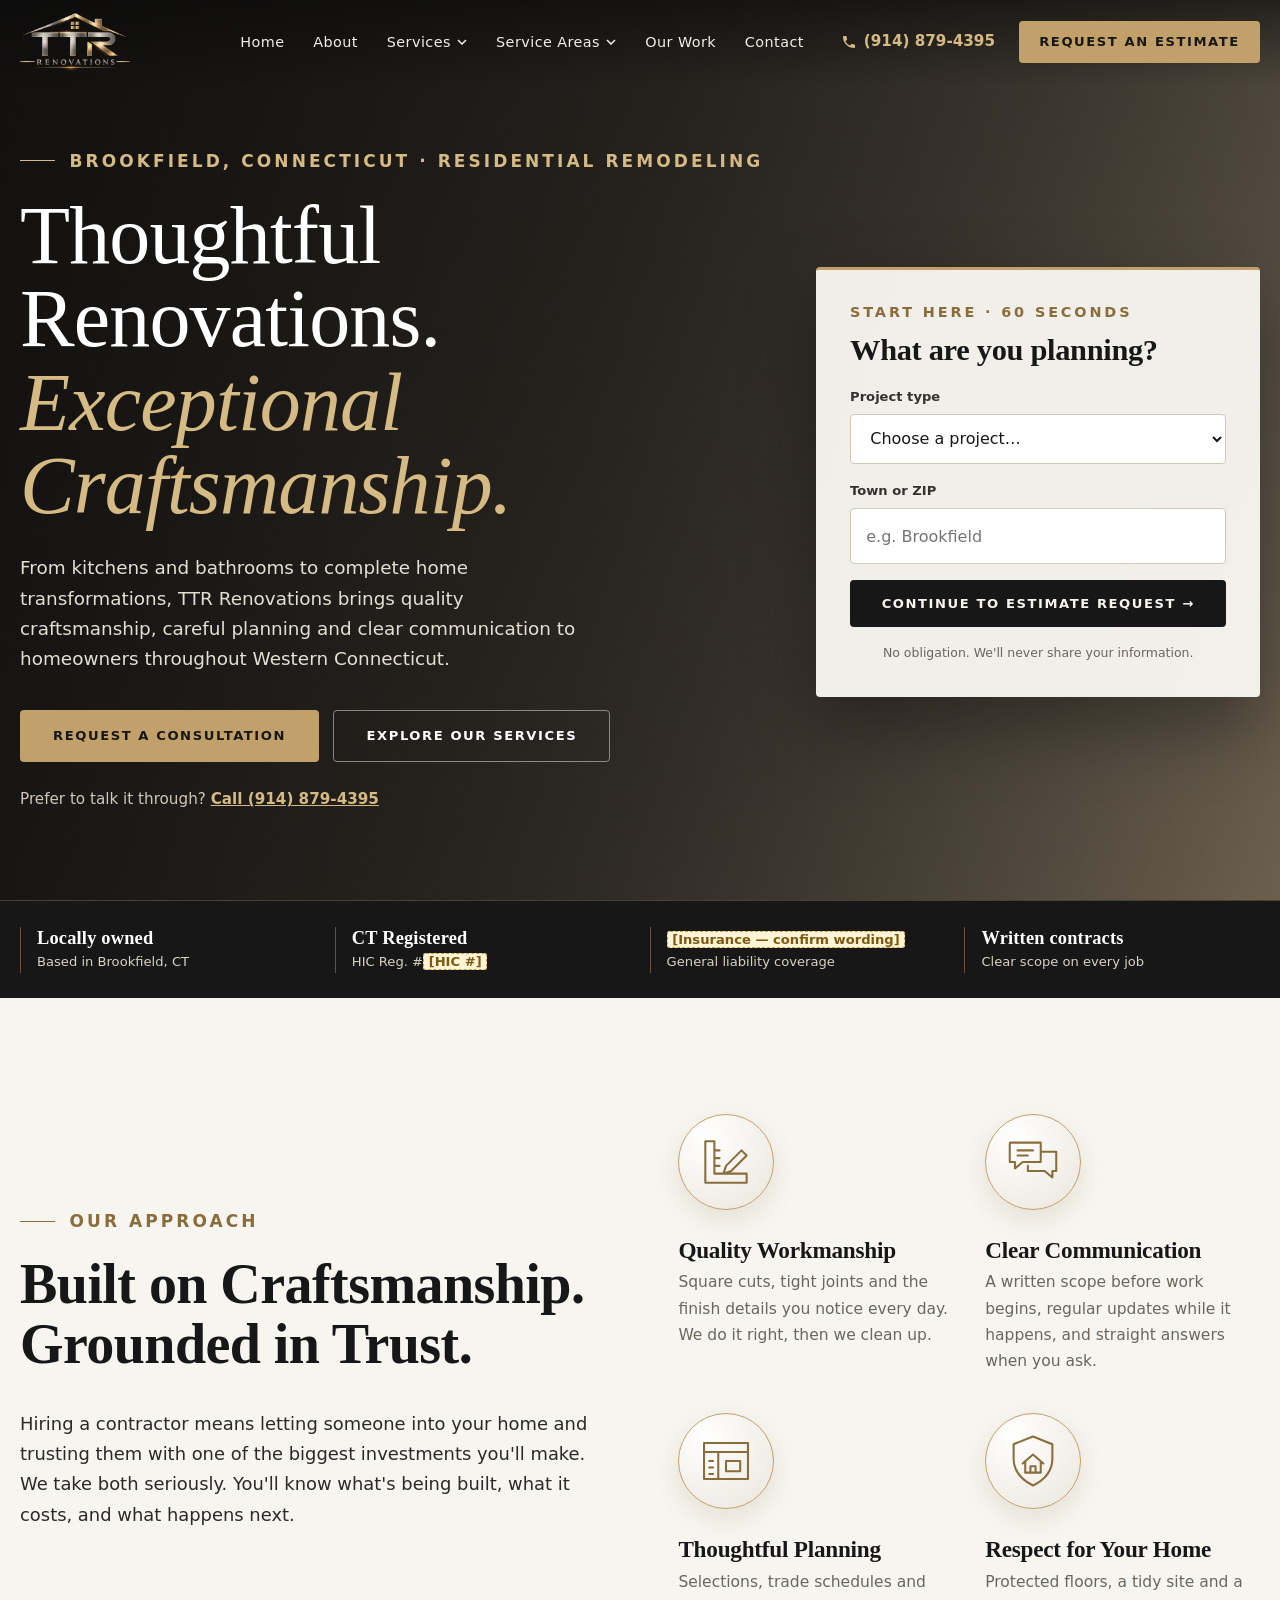
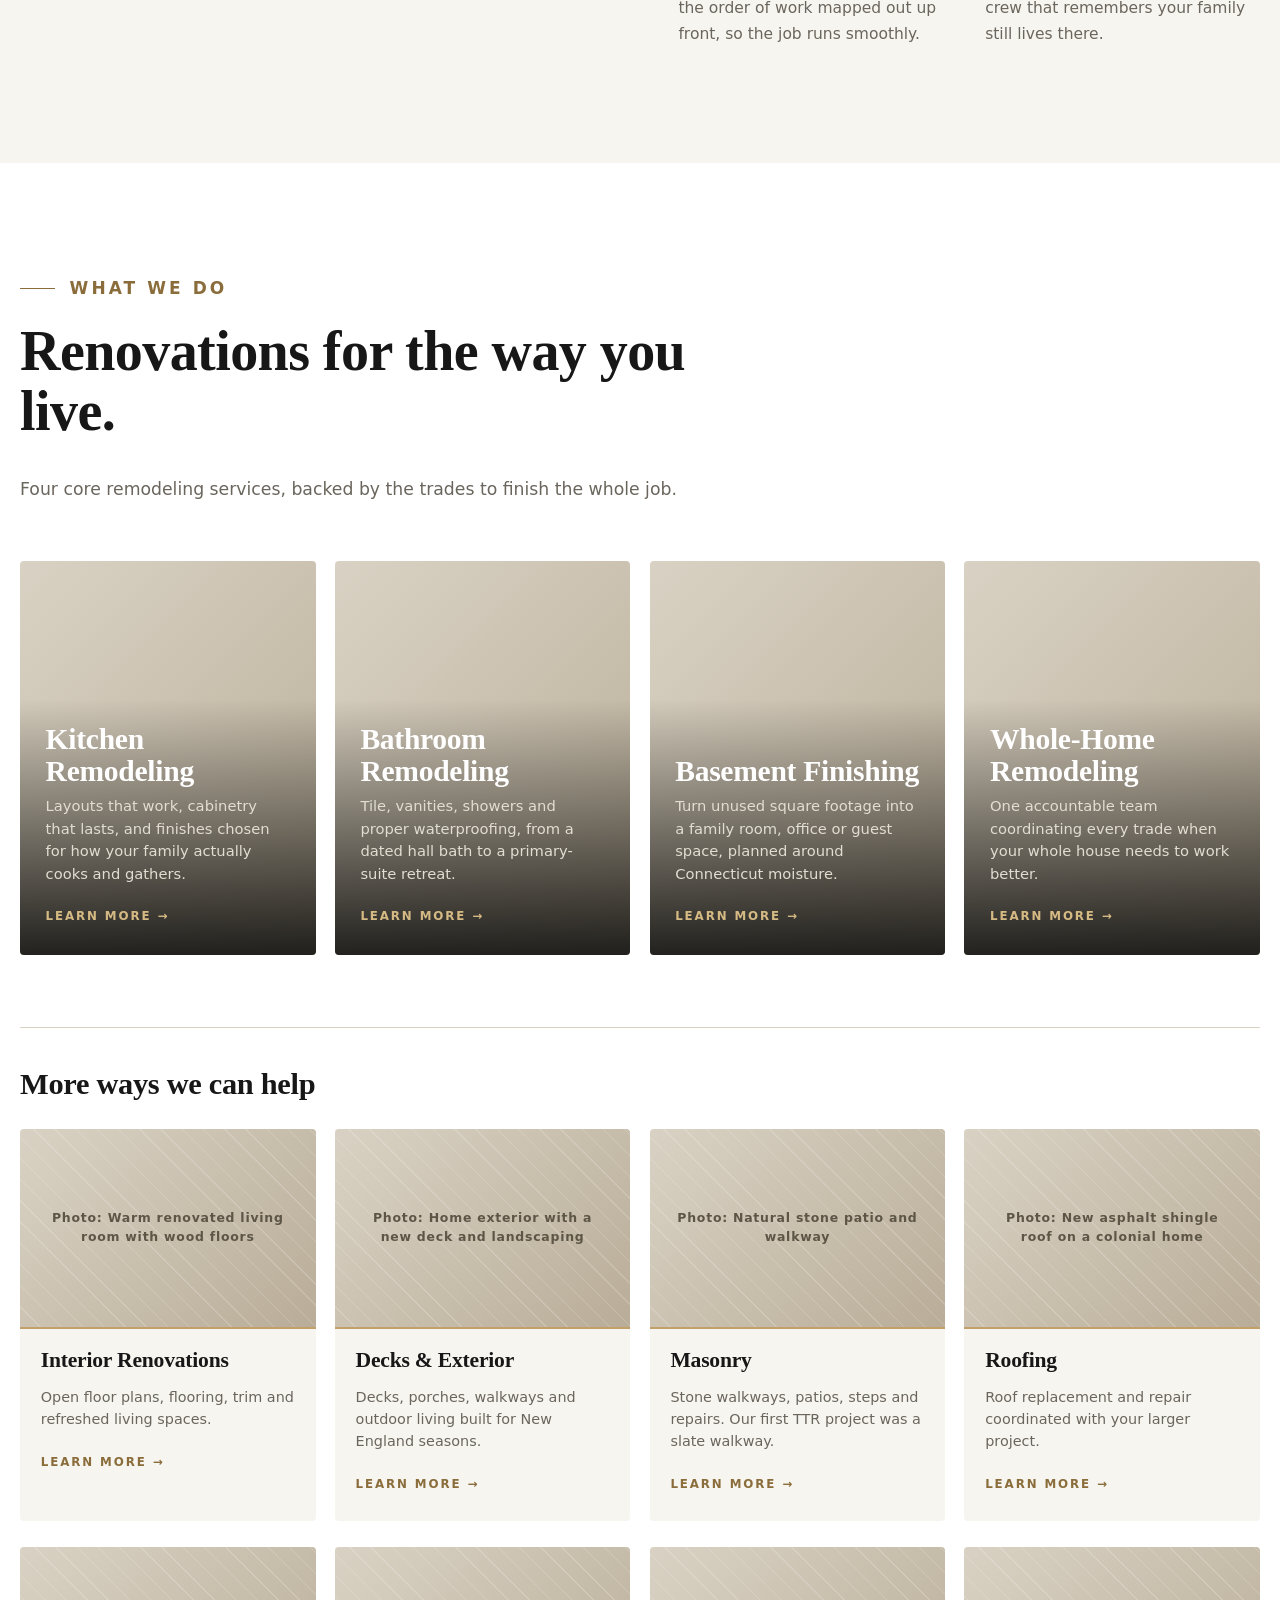
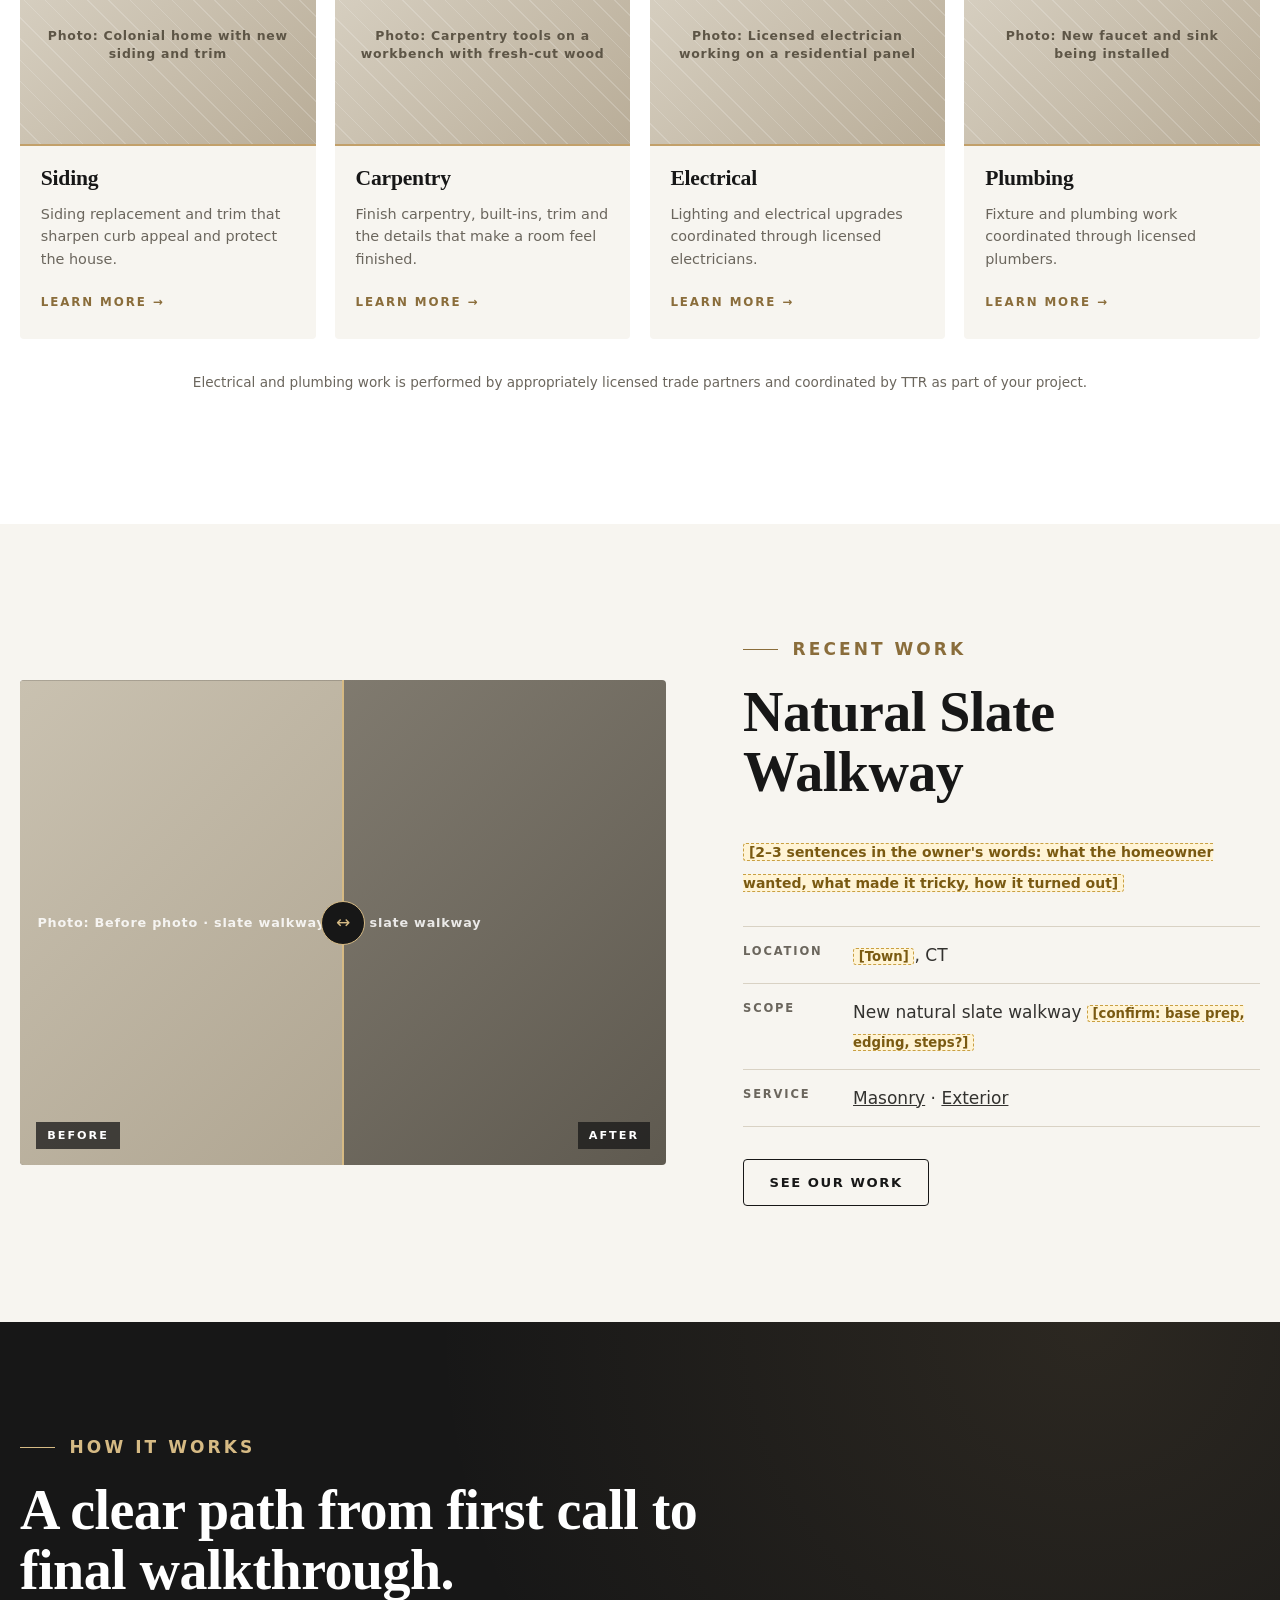
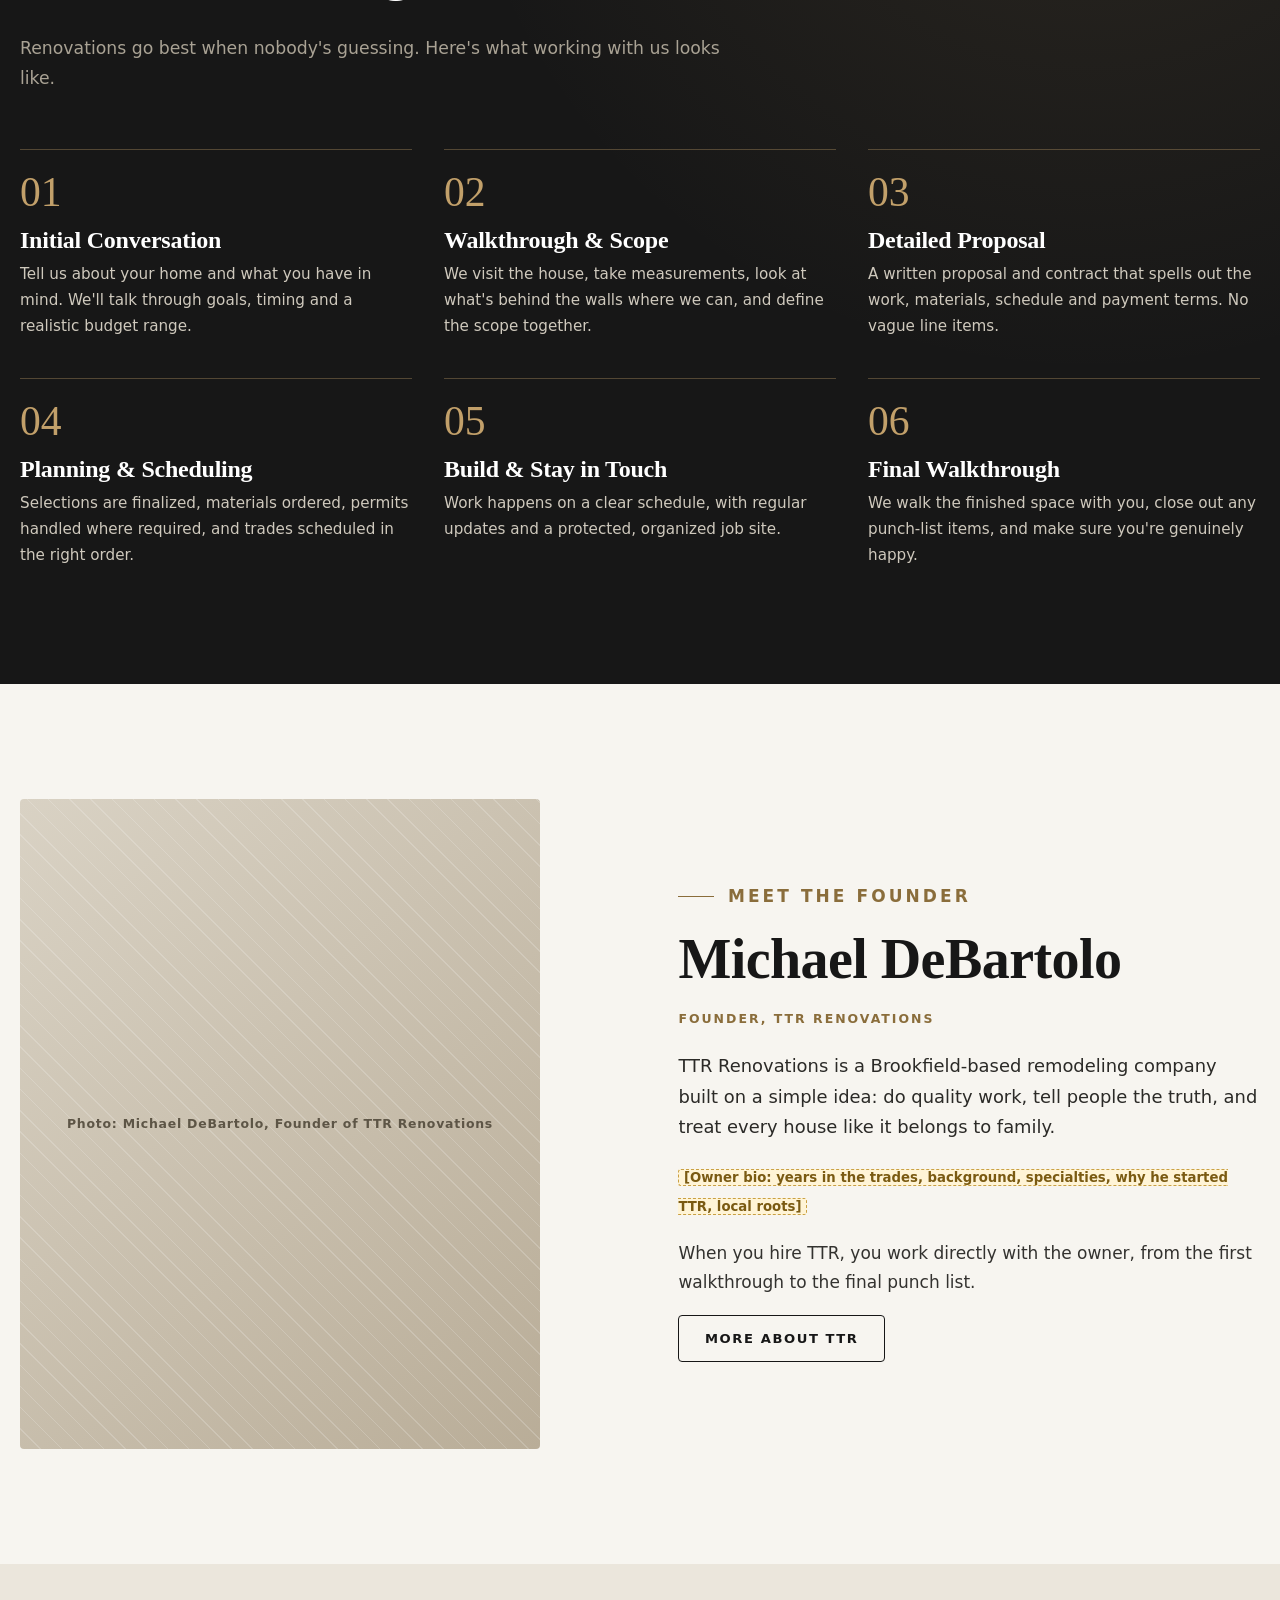
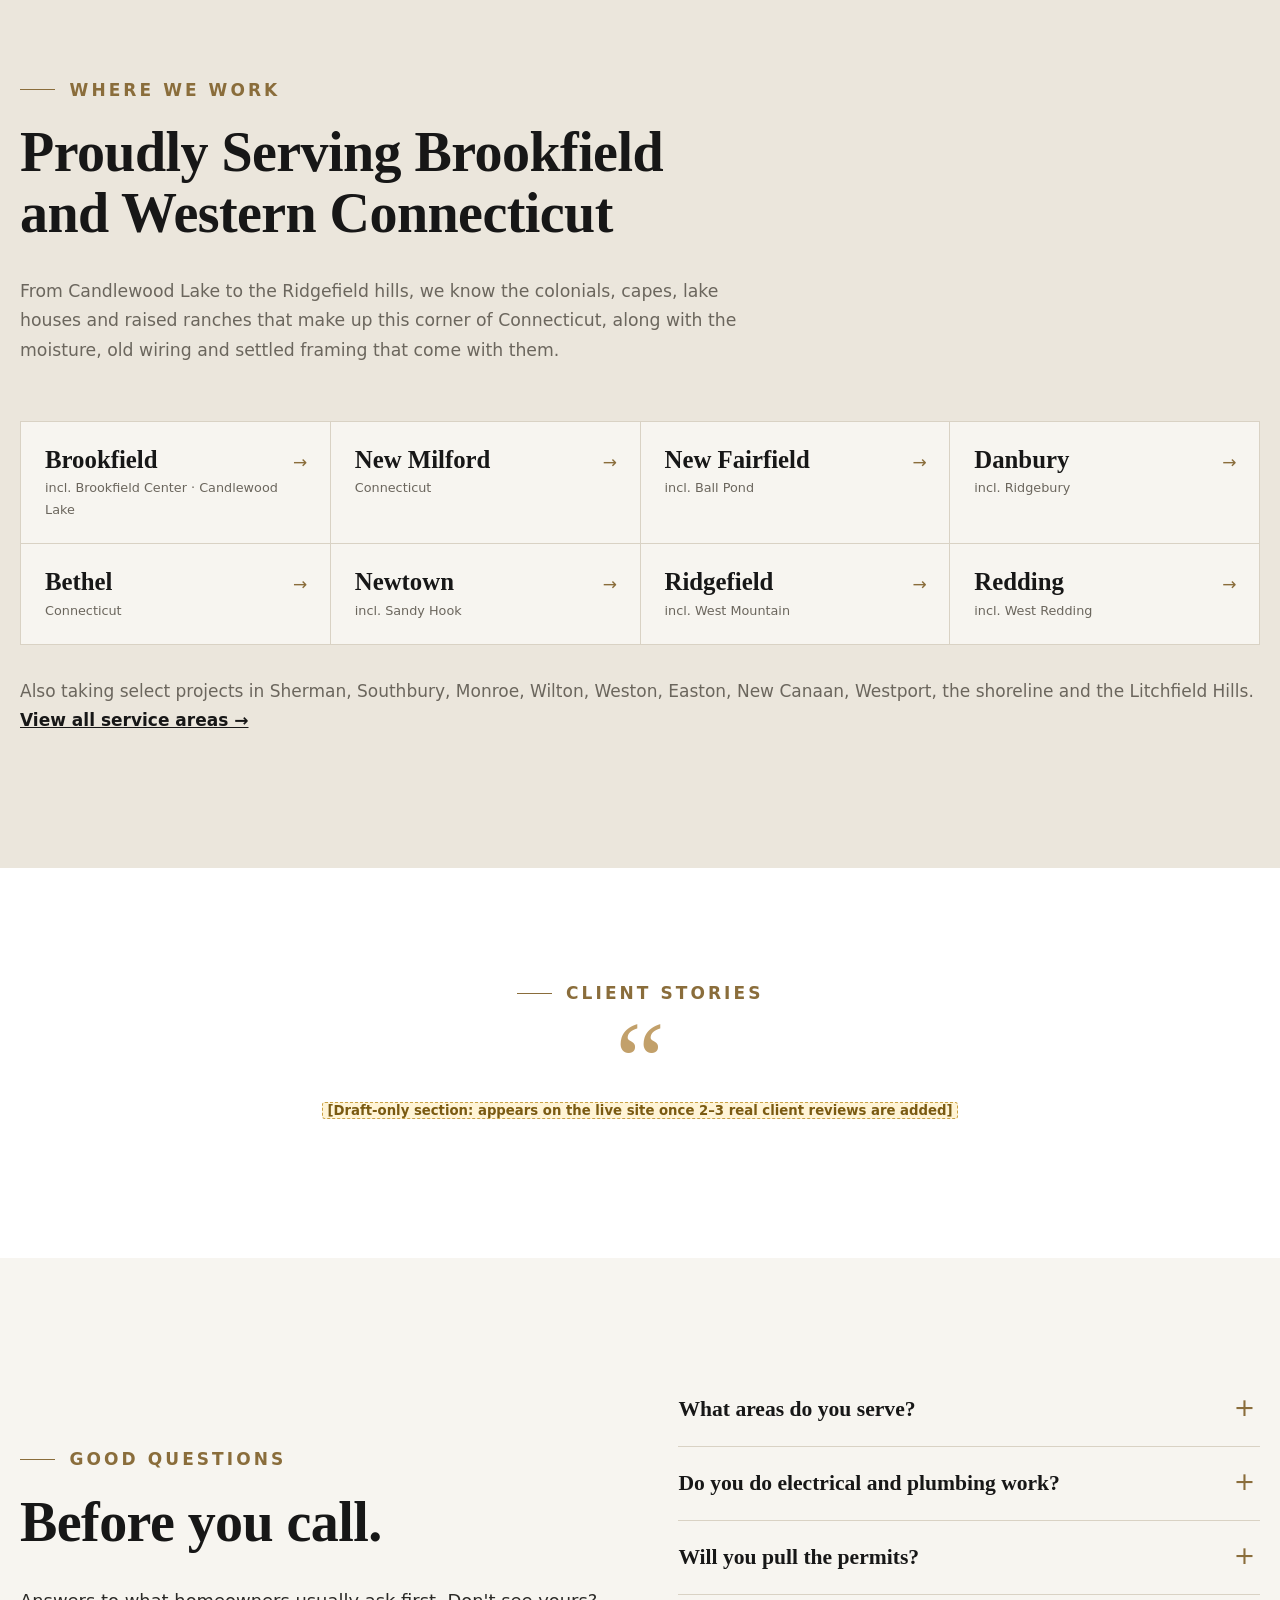
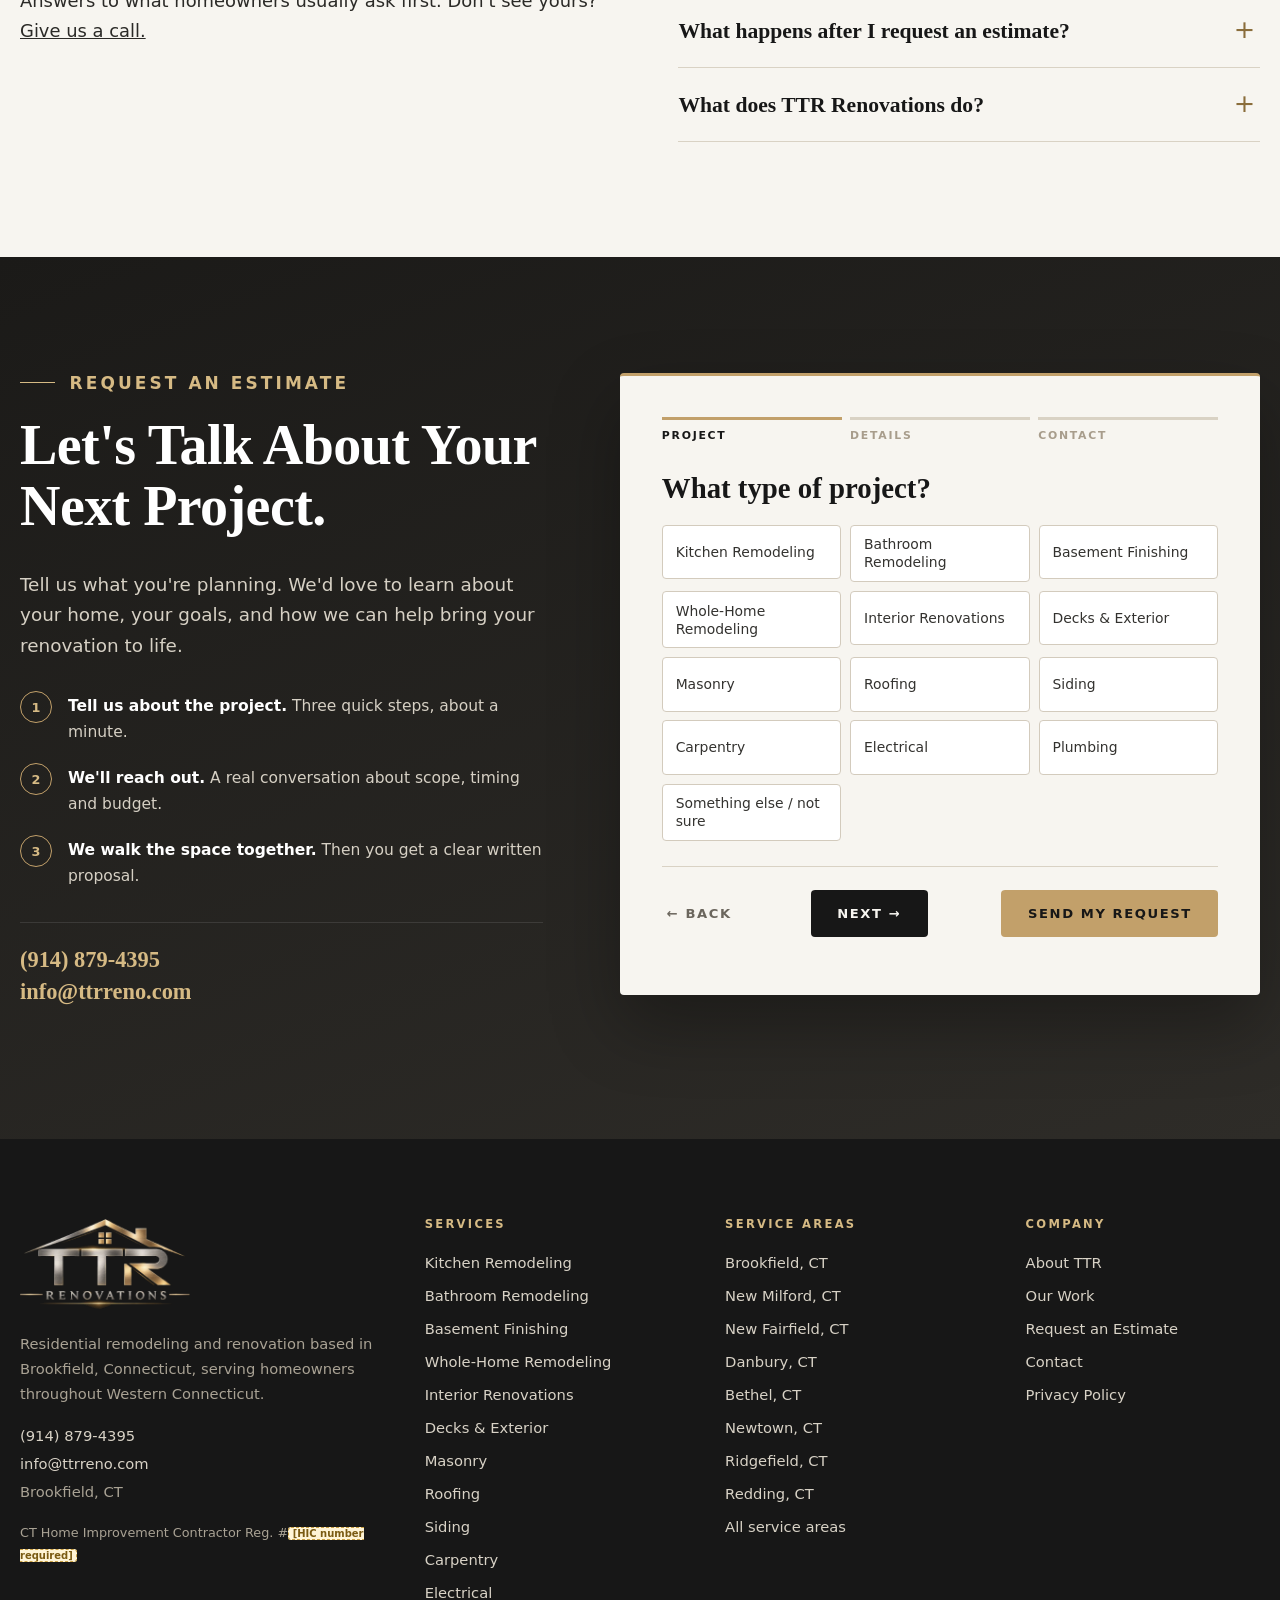
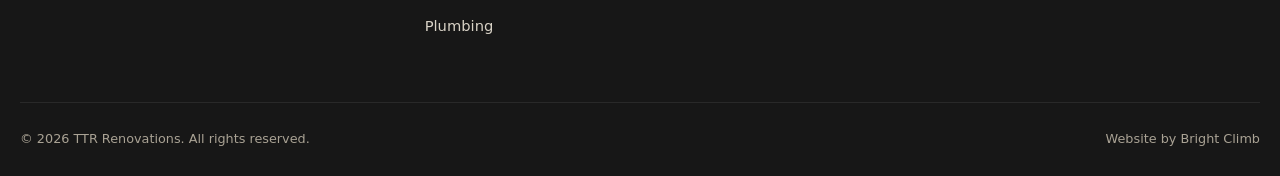
==== commit 23faac95: "Rename index (2).html to index.html" ====
--- a/index.html
+++ b/index.html
@@ -7,22 +7,334 @@
 <meta name="description" content="Kitchen, bathroom, basement and whole-home remodeling in Brookfield, Danbury, Ridgefield, Newtown and Western Connecticut. Request an estimate from TTR Renovations.">
 <link rel="canonical" href="https://ttrreno.com/">
 
-<meta property="og:type" content="website"><meta property="og:site_name" content="TTR Renovations"><meta property="og:title" content="TTR Renovations | Remodeling Contractor in Brookfield, CT"><meta property="og:description" content="Kitchen, bathroom, basement and whole-home remodeling in Brookfield, Danbury, Ridgefield, Newtown and Western Connecticut. Request an estimate from TTR Renovations."><meta property="og:url" content="https://ttrreno.com/"><meta property="og:image" content="https://ttrreno.com/assets/img/ttr-logo.png">
+<meta property="og:type" content="website"><meta property="og:site_name" content="TTR Renovations"><meta property="og:title" content="TTR Renovations | Remodeling Contractor in Brookfield, CT"><meta property="og:description" content="Kitchen, bathroom, basement and whole-home remodeling in Brookfield, Danbury, Ridgefield, Newtown and Western Connecticut. Request an estimate from TTR Renovations."><meta property="og:url" content="https://ttrreno.com/"><meta property="og:image" content="https://ttrreno.com/ttr-logo.png">
 <meta name="twitter:card" content="summary_large_image"><meta name="twitter:title" content="TTR Renovations | Remodeling Contractor in Brookfield, CT"><meta name="twitter:description" content="Kitchen, bathroom, basement and whole-home remodeling in Brookfield, Danbury, Ridgefield, Newtown and Western Connecticut. Request an estimate from TTR Renovations.">
 <meta name="theme-color" content="#171717">
-<link rel="icon" href="assets/img/favicon.svg" type="image/svg+xml">
+<link rel="icon" href="favicon.svg" type="image/svg+xml">
 <link rel="preconnect" href="https://fonts.googleapis.com"><link rel="preconnect" href="https://fonts.gstatic.com" crossorigin><link rel="preconnect" href="https://images.unsplash.com">
 <link rel="stylesheet" href="https://fonts.googleapis.com/css2?family=Cormorant+Garamond:ital,wght@0,500;0,600;1,500&family=Manrope:wght@400;500;600;700&display=swap">
-<link rel="stylesheet" href="assets/css/site.css?v=mwwrsxxp">
+<style>/* TTR Renovations — Modern New England Craftsmanship design system */
+:root{
+  --ink:#171717;--graphite:#2b2a27;--gold:#c2a06a;--brass:#d6ba84;--gold-deep:#8a6d3b;
+  --ivory:#f7f5f0;--stone:#ebe6dc;--taupe:#a89d8c;--text:#33322f;--muted:#6b665d;--white:#fff;--line:#d9d2c4;
+  --serif:"Cormorant Garamond",Georgia,serif;--sans:"Manrope",system-ui,-apple-system,Segoe UI,sans-serif;
+  --wrap:1240px;--r:4px;--ease:cubic-bezier(.2,.7,.2,1);--sec:clamp(4.5rem,9vw,8rem);
+}
+*,*::before,*::after{box-sizing:border-box}
+html{scroll-behavior:smooth;-webkit-text-size-adjust:100%;overflow-x:clip}
+body{overflow-x:clip}
+body{margin:0;font:400 1.0625rem/1.7 var(--sans);color:var(--text);background:var(--ivory);-webkit-font-smoothing:antialiased}
+img{max-width:100%;display:block}
+a{color:inherit}
+h1,h2,h3,h4{font-family:var(--serif);font-weight:600;color:var(--ink);line-height:1.08;margin:0 0 .6em;letter-spacing:-.01em}
+h2{font-size:clamp(2.2rem,4.4vw,3.5rem)}
+h3{font-size:1.6rem}
+h4{font-size:1.35rem}
+p{margin:0 0 1.1em}
+.wrap{width:min(var(--wrap),100% - 2.5rem);margin-inline:auto}
+.narrow{max-width:760px;text-align:center}
+.skip{position:absolute;left:-999px;top:1rem;z-index:200;background:var(--gold);color:var(--ink);padding:.6rem 1rem}
+.skip:focus{left:1rem}
+:focus-visible{outline:2px solid var(--gold);outline-offset:3px}
+.ph{display:inline;background:#fff4d6;color:#7a5a12;border:1px dashed #c9a043;border-radius:3px;padding:0 .35em;font:600 .78em/1.6 var(--sans);letter-spacing:0}
+
+/* Buttons */
+.btn{display:inline-flex;align-items:center;justify-content:center;gap:.5rem;font:600 .82rem/1 var(--sans);letter-spacing:.12em;text-transform:uppercase;text-decoration:none;padding:1rem 1.6rem;border-radius:var(--r);border:1px solid transparent;cursor:pointer;transition:background .25s var(--ease),color .25s,border-color .25s,transform .25s var(--ease)}
+.btn-lg{padding:1.15rem 2rem}
+.btn-block{width:100%}
+.btn-gold{background:var(--gold);color:var(--ink)}
+.btn-gold:hover{background:var(--brass);transform:translateY(-1px)}
+.btn-dark{background:var(--ink);color:var(--ivory)}
+.btn-dark:hover{background:var(--graphite)}
+.btn-outline{border-color:var(--ink);color:var(--ink)}
+.btn-outline:hover{background:var(--ink);color:var(--ivory)}
+.btn-ghost-light{border-color:rgba(255,255,255,.45);color:#fff}
+.btn-ghost-light:hover{border-color:var(--brass);color:var(--brass)}
+.btn-text{background:none;color:var(--muted);padding-inline:.25rem}
+.btn-row{display:flex;flex-wrap:wrap;gap:.9rem}
+
+.eyebrow{display:flex;align-items:center;gap:.9rem;font:700 1.0625rem/1.2 var(--sans);letter-spacing:.18em;text-transform:uppercase;color:var(--gold-deep);margin-bottom:1.4rem}
+.eyebrow::before{content:"";width:2.2rem;height:1px;background:currentColor}
+.eyebrow-light{color:var(--brass)}
+.lede{font-size:1.15rem;line-height:1.65}
+.lede-dark{font-size:1.12rem;color:var(--graphite)}
+.fine{font-size:.85rem;color:var(--muted);margin-top:2rem;text-align:center}
+.section{padding-block:var(--sec)}
+.section-head{max-width:720px;margin-bottom:3.5rem}
+.section-head p:last-child{color:var(--muted);font-size:1.08rem}
+.split{display:grid;gap:clamp(2.5rem,6vw,6rem);align-items:center}
+@media(min-width:900px){.split{grid-template-columns:1fr 1fr}.split-wide{grid-template-columns:1.25fr 1fr}.split-form{grid-template-columns:.9fr 1.1fr;align-items:start}}
+
+/* Media + graceful photo fallback */
+.media{margin:0;position:relative;overflow:hidden;background:linear-gradient(135deg,#d9d2c4,#b9ad98)}
+.media img{width:100%;height:100%;object-fit:cover}
+.media.is-missing img{display:none}
+.media.is-missing::after{content:"Photo: " attr(data-label);position:absolute;inset:0;display:grid;place-items:center;padding:1.5rem;text-align:center;font:600 .78rem/1.5 var(--sans);letter-spacing:.06em;color:#5d5546;background:repeating-linear-gradient(45deg,transparent 0 14px,rgba(255,255,255,.18) 14px 15px)}
+
+/* Header */
+.site-header{position:sticky;top:0;z-index:100;background:var(--ink);transition:background .35s var(--ease),box-shadow .35s}
+.is-home .site-header{position:fixed;inset:0 0 auto;background:linear-gradient(rgba(10,10,10,.6),transparent)}
+.is-home .site-header.is-solid{background:rgba(23,23,23,.97);box-shadow:0 1px 0 rgba(194,160,106,.25)}
+.header-inner{display:flex;align-items:center;gap:1.5rem;height:84px}
+.brand img{height:58px;width:auto}
+.main-nav{margin-left:auto}
+.nav-list{list-style:none;display:flex;gap:.2rem;margin:0;padding:0}
+.nav-link{display:flex;align-items:center;gap:.4rem;background:none;border:0;cursor:pointer;color:#f2efe8;font:500 .9rem/1 var(--sans);letter-spacing:.03em;text-decoration:none;padding:.9rem .8rem;position:relative}
+.nav-link::after{content:"";position:absolute;left:.8rem;right:.8rem;bottom:.45rem;height:1px;background:var(--gold);transform:scaleX(0);transition:transform .3s var(--ease)}
+.nav-link:hover::after,.mega-btn[aria-expanded=true]::after{transform:scaleX(1)}
+.mega-btn svg{transition:transform .25s}
+.mega-btn[aria-expanded=true] svg{transform:rotate(180deg)}
+.has-mega{position:relative}
+.mega{position:absolute;top:calc(100% + 12px);left:50%;transform:translateX(-50%);background:var(--ivory);border-top:2px solid var(--gold);box-shadow:0 24px 60px rgba(0,0,0,.25);padding:2rem 2.2rem 1.4rem;min-width:620px;display:none}
+.mega.open{display:block;animation:drop .25s var(--ease)}
+@keyframes drop{from{opacity:0;transform:translate(-50%,-6px)}}
+#mega-areas{min-width:760px}
+.mega-inner{display:grid;grid-template-columns:repeat(auto-fit,minmax(150px,1fr));gap:1.6rem}
+.mega-h{font:600 .7rem/1 var(--sans);letter-spacing:.2em;text-transform:uppercase;color:var(--gold-deep);margin-bottom:.9rem}
+.mega ul{list-style:none;margin:0;padding:0}
+.mega li{margin-bottom:.55rem}
+.mega a{text-decoration:none;font-size:.95rem;color:var(--ink)}
+.mega a:hover{color:var(--gold-deep)}
+.mega a.hood{display:block;font-size:.8rem;color:var(--muted);padding-left:.8rem;margin-top:.2rem}
+.mega-all{display:inline-block;margin-top:1.4rem;padding-top:1rem;border-top:1px solid var(--line);width:100%;font:600 .78rem/1 var(--sans)!important;letter-spacing:.14em;text-transform:uppercase}
+.header-phone{display:flex;align-items:center;gap:.45rem;color:var(--brass);text-decoration:none;font-weight:600;font-size:.95rem;white-space:nowrap}
+.header-cta{padding:.85rem 1.2rem}
+.nav-toggle,.nav-mobile-cta{display:none}
+@media(max-width:1180px){.header-phone{display:none}}
+@media(max-width:1020px){
+  .header-inner{height:72px}.brand img{height:48px}
+  .header-cta{display:none}
+  .nav-toggle{display:flex;flex-direction:column;justify-content:center;gap:5px;margin-left:auto;width:46px;height:46px;background:none;border:1px solid rgba(255,255,255,.25);border-radius:var(--r);cursor:pointer}
+  .nav-toggle span{width:20px;height:1.5px;background:#fff;margin-inline:auto;transition:transform .3s,opacity .3s}
+  .nav-toggle[aria-expanded=true] span:nth-child(1){transform:translateY(6.5px) rotate(45deg)}
+  .nav-toggle[aria-expanded=true] span:nth-child(2){opacity:0}
+  .nav-toggle[aria-expanded=true] span:nth-child(3){transform:translateY(-6.5px) rotate(-45deg)}
+  .main-nav{position:fixed;inset:72px 0 0;background:var(--ink);overflow-y:auto;padding:1rem 1.25rem 7rem;transform:translateX(100%);visibility:hidden;transition:transform .35s var(--ease),visibility .35s}
+  .main-nav.open{transform:none;visibility:visible}
+  .nav-list{flex-direction:column}
+  .nav-list>li{border-bottom:1px solid rgba(255,255,255,.08)}
+  .nav-link{width:100%;justify-content:space-between;font-size:1.05rem;padding:1.1rem .25rem}
+  .nav-link::after{display:none}
+  .mega{position:static;transform:none;min-width:0!important;background:transparent;border:0;box-shadow:none;padding:0 0 1rem .5rem}
+  .mega.open{animation:none}
+  .mega-inner{grid-template-columns:1fr 1fr;gap:1.2rem}
+  .mega a{color:#e9e4da}.mega a.hood{color:#a39c90}.mega-h{color:var(--brass)}
+  .mega-all{border-color:rgba(255,255,255,.1);color:var(--brass)}
+  .nav-mobile-cta{display:grid;gap:.8rem;margin-top:1.8rem}
+  body.nav-open{overflow:hidden}
+}
+
+/* Hero */
+.hero{position:relative;min-height:min(100svh,940px);display:flex;align-items:center;color:#f4f1ea;padding:8rem 0 4rem;isolation:isolate}
+.hero-bg{position:absolute!important;inset:0;aspect-ratio:auto!important;z-index:-2}
+.hero::before{content:"";position:absolute;inset:0;z-index:-1;background:linear-gradient(100deg,rgba(14,13,12,.86) 0%,rgba(14,13,12,.62) 48%,rgba(14,13,12,.25) 100%)}
+.hero-grid{display:grid;gap:3rem;align-items:center}
+@media(min-width:1020px){.hero-grid{grid-template-columns:1.35fr .8fr}}
+.hero h1{color:#fff;font-size:clamp(2.9rem,6.4vw,5.4rem);font-weight:500;line-height:1.02;margin-bottom:1.6rem}
+.hero h1 em{color:var(--brass);font-style:italic}
+.hero .lede{max-width:580px;color:#e4dfd4;margin-bottom:2.2rem}
+.hero-call{margin:1.6rem 0 0;font-size:.95rem;color:#cfc8ba}
+.hero-call a{color:var(--brass);font-weight:600}
+.quickstart{background:rgba(247,245,240,.97);color:var(--text);padding:2.1rem;border-radius:var(--r);border-top:3px solid var(--gold);box-shadow:0 30px 70px rgba(0,0,0,.35)}
+.quickstart h2{font-size:1.9rem;margin-bottom:1.2rem}
+.qs-kicker{font:700 .9rem/1.2 var(--sans);letter-spacing:.2em;text-transform:uppercase;color:var(--gold-deep);margin-bottom:.8rem}
+.quickstart label{display:block;font-size:.82rem;font-weight:600;margin:0 0 .35rem}
+.quickstart select,.quickstart input{margin-bottom:1rem}
+.qs-note{font-size:.78rem;color:var(--muted);margin:.9rem 0 0;text-align:center}
+@media(max-width:1019px){.quickstart{display:none}}
+
+/* Trust bar */
+.trustbar{background:var(--ink);color:#d8d2c6;border-top:1px solid rgba(194,160,106,.3)}
+.trustbar ul{list-style:none;display:grid;grid-template-columns:repeat(2,1fr);margin:0 auto;padding:1.6rem 0;gap:1.2rem}
+@media(min-width:900px){.trustbar ul{grid-template-columns:repeat(4,1fr)}}
+.trustbar li{display:flex;flex-direction:column;padding-left:1rem;border-left:1px solid rgba(194,160,106,.45)}
+.trustbar strong{font:600 1.15rem/1.3 var(--serif);color:#fff;letter-spacing:.01em}
+.trustbar span{font-size:.82rem}
+
+/* Values */
+.value-grid{list-style:none;margin:0;padding:0;display:grid;gap:2.4rem 2rem}
+@media(min-width:600px){.value-grid{grid-template-columns:1fr 1fr}}
+.ic{color:var(--gold-deep);width:96px;height:96px;padding:16px;margin-bottom:1.2rem;border:1px solid var(--gold);border-radius:50%;background:radial-gradient(circle at 30% 25%,#fff,var(--stone));box-shadow:0 10px 24px rgba(138,109,59,.14)}
+.value h3{font-size:1.45rem;margin-bottom:.4rem}
+.value p{font-size:.97rem;color:var(--muted);margin:0}
+
+/* Services */
+.services{background:var(--white)}
+.feature-grid{display:grid;gap:1.2rem}
+@media(min-width:600px){.feature-grid{grid-template-columns:1fr 1fr}}
+@media(min-width:1000px){.feature-grid{grid-template-columns:repeat(4,1fr)}}
+.feature-card{position:relative;display:block;text-decoration:none;color:#fff;border-radius:var(--r);overflow:hidden;isolation:isolate}
+.feature-card .media{aspect-ratio:3/4!important}
+.feature-card img{transition:transform 1.1s var(--ease)}
+.feature-card:hover img{transform:scale(1.05)}
+.feature-card::after{content:"";position:absolute;inset:0;background:linear-gradient(transparent 35%,rgba(12,12,11,.88));z-index:0}
+.fc-body{position:absolute;inset:auto 0 0;padding:1.6rem;z-index:1}
+.fc-body h3{color:#fff;font-size:1.85rem;margin-bottom:.4rem}
+.fc-body p{font-size:.92rem;color:#e2ddd2;margin-bottom:.9rem;line-height:1.55}
+.more{font:600 .74rem/1 var(--sans);letter-spacing:.16em;text-transform:uppercase;color:var(--brass)}
+.more span{display:inline-block;transition:transform .3s var(--ease)}
+a:hover .more span{transform:translateX(4px)}
+.subhead{font-size:1.9rem;margin:4.5rem 0 1.8rem;padding-top:2.5rem;border-top:1px solid var(--line)}
+.svc-grid{display:grid;gap:1.6rem 1.2rem}
+@media(min-width:600px){.svc-grid{grid-template-columns:1fr 1fr}}
+@media(min-width:1000px){.svc-grid{grid-template-columns:repeat(4,1fr)}}
+.svc-card{text-decoration:none;display:flex;flex-direction:column;background:var(--ivory);border-radius:var(--r);overflow:hidden;transition:box-shadow .35s var(--ease),transform .35s var(--ease)}
+.svc-card:hover{box-shadow:0 18px 40px rgba(23,23,23,.12);transform:translateY(-3px)}
+.svc-card img{transition:transform 1s var(--ease)}
+.svc-card:hover img{transform:scale(1.04)}
+.sc-body{padding:1.3rem 1.3rem 1.5rem;border-top:2px solid var(--gold)}
+.sc-body p{font-size:.9rem;color:var(--muted);line-height:1.55}
+
+/* Before/after */
+.ba{position:relative;aspect-ratio:4/3;border-radius:var(--r);overflow:hidden;--pos:50%;user-select:none}
+.ba-pane{position:absolute;inset:0;display:flex;align-items:flex-end;padding:1rem;background-size:cover;background-position:center}
+.ba-after{background:linear-gradient(135deg,#8d877b,#5f5a50)}
+.ba-before{background:linear-gradient(135deg,#c9c1b0,#a69b86);clip-path:inset(0 calc(100% - var(--pos)) 0 0)}
+.ba-pane::before{content:"Photo: " attr(data-label);position:absolute;inset:0;display:grid;place-items:center;font:600 .8rem var(--sans);color:rgba(255,255,255,.85);letter-spacing:.06em}
+.ba-before::before{width:var(--pos)}
+.ba-pane span{position:relative;background:rgba(23,23,23,.75);color:#fff;font:600 .7rem/1 var(--sans);letter-spacing:.18em;text-transform:uppercase;padding:.5rem .7rem}
+.ba-after span{margin-left:auto}
+.ba-handle{position:absolute;top:0;bottom:0;left:var(--pos);width:2px;background:var(--brass);transform:translateX(-1px);pointer-events:none}
+.ba-handle::after{content:"↔";position:absolute;top:50%;left:50%;transform:translate(-50%,-50%);width:44px;height:44px;border-radius:50%;background:var(--ink);color:var(--brass);display:grid;place-items:center;border:1px solid var(--brass)}
+.ba-range{position:absolute;inset:0;width:100%;height:100%;opacity:0;cursor:ew-resize;margin:0}
+.specs{margin:1.8rem 0 2rem;border-top:1px solid var(--line)}
+.specs div{display:grid;grid-template-columns:110px 1fr;padding:.85rem 0;border-bottom:1px solid var(--line)}
+.specs dt{font:600 .72rem/1.8 var(--sans);letter-spacing:.16em;text-transform:uppercase;color:var(--muted)}
+.specs dd{margin:0}
+
+/* Process */
+.process{background:var(--ink);color:#cfc9bd;background-image:radial-gradient(circle at 85% 0%,rgba(194,160,106,.12),transparent 45%)}
+.process h2{color:#fff}
+.process .section-head p:last-child{color:#a9a294}
+.steps{list-style:none;margin:0;padding:0;display:grid;gap:2.4rem 2rem}
+@media(min-width:700px){.steps{grid-template-columns:repeat(2,1fr)}}
+@media(min-width:1000px){.steps{grid-template-columns:repeat(3,1fr)}}
+.step{padding-top:1.4rem;border-top:1px solid rgba(194,160,106,.35)}
+.step-n{font:500 2.6rem/1 var(--serif);color:var(--gold);display:block;margin-bottom:.9rem}
+.step h3{color:#fff;font-size:1.5rem;margin-bottom:.5rem}
+.step p{font-size:.95rem;margin:0}
+
+/* About */
+.owner-photo{border-radius:var(--r);max-width:520px}
+.role{font:600 .78rem/1 var(--sans);letter-spacing:.16em;text-transform:uppercase;color:var(--gold-deep);margin-top:-.6rem;margin-bottom:1.6rem}
+
+/* Areas */
+.areas{background:var(--stone)}
+.area-grid{display:grid;grid-template-columns:repeat(auto-fill,minmax(230px,1fr));gap:1px;background:var(--line);border:1px solid var(--line)}
+.area-card{position:relative;display:flex;flex-direction:column;gap:.25rem;background:var(--ivory);padding:1.5rem 1.5rem 1.4rem;text-decoration:none;transition:background .3s}
+.area-card:hover{background:var(--white)}
+.area-name{font:600 1.55rem/1.1 var(--serif);color:var(--ink)}
+.area-hoods{font-size:.8rem;color:var(--muted)}
+.area-card .arrow{position:absolute;right:1.4rem;top:1.6rem;color:var(--gold-deep);transition:transform .3s var(--ease)}
+.area-card:hover .arrow{transform:translateX(4px)}
+.area-more{margin-top:2rem;color:var(--muted)}
+.area-more a{color:var(--ink);font-weight:600}
+
+/* Reviews */
+.reviews{background:var(--white)}
+.reviews .eyebrow{justify-content:center}
+.quote-mark{font:500 7rem/.6 var(--serif);color:var(--gold);display:block;margin-top:1.5rem}
+
+/* FAQ */
+.faq-list details{border-bottom:1px solid var(--line)}
+.faq-list summary{list-style:none;cursor:pointer;padding:1.4rem 2.5rem 1.4rem 0;position:relative;font:600 1.35rem/1.3 var(--serif);color:var(--ink)}
+.faq-list summary::-webkit-details-marker{display:none}
+.faq-list summary::after{content:"+";position:absolute;right:.3rem;top:1.2rem;font:300 1.6rem var(--sans);color:var(--gold-deep);transition:transform .3s}
+.faq-list details[open] summary::after{transform:rotate(45deg)}
+.faq-list details p{color:var(--muted);padding-right:2rem}
+
+/* Estimate */
+.estimate{background:var(--graphite);color:#d6d0c4;background-image:linear-gradient(160deg,#1b1a18,#2e2c28)}
+.estimate h2{color:#fff}
+.next{list-style:none;counter-reset:n;padding:0;margin:2rem 0}
+.next li{counter-increment:n;position:relative;padding-left:3rem;margin-bottom:1.2rem;font-size:.97rem}
+.next li::before{content:counter(n);position:absolute;left:0;top:-.1rem;width:2rem;height:2rem;border:1px solid var(--gold);border-radius:50%;display:grid;place-items:center;font:600 .8rem var(--sans);color:var(--brass)}
+.next strong{color:#fff}
+.est-direct{display:flex;flex-direction:column;gap:.4rem;padding-top:1.5rem;border-top:1px solid rgba(255,255,255,.1)}
+.est-direct a{color:var(--brass);text-decoration:none;font:600 1.4rem var(--serif)}
+
+/* Forms */
+input,select,textarea{width:100%;font:inherit;font-size:1rem;color:var(--ink);background:#fff;border:1px solid #cfc7b8;border-radius:var(--r);padding:.85rem .95rem;transition:border-color .2s,box-shadow .2s}
+input:focus,select:focus,textarea:focus{outline:none;border-color:var(--gold);box-shadow:0 0 0 3px rgba(194,160,106,.25)}
+[aria-invalid=true]{border-color:#b3261e}
+.est-form{background:var(--ivory);color:var(--text);padding:clamp(1.6rem,4vw,2.6rem);border-radius:var(--r);border-top:3px solid var(--gold);box-shadow:0 30px 70px rgba(0,0,0,.3)}
+.progress{display:grid;grid-template-columns:repeat(3,1fr);gap:.5rem;margin-bottom:1.8rem}
+.progress span{font:600 .68rem/1 var(--sans);letter-spacing:.16em;text-transform:uppercase;color:var(--taupe);padding-top:.7rem;border-top:3px solid var(--line)}
+.progress span.on{color:var(--ink);border-color:var(--gold)}
+.fstep{border:0;margin:0;padding:0;min-width:0}
+legend{font:600 1.8rem/1.2 var(--serif);color:var(--ink);margin-bottom:1.2rem;padding:0}
+.js .est-form .fstep:not(.is-active){display:none}
+.tiles{display:grid;grid-template-columns:repeat(2,1fr);gap:.55rem}
+@media(min-width:520px){.tiles{grid-template-columns:repeat(3,1fr)}}
+.tile,.pills label{position:relative}
+.tile input,.pills input{position:absolute;inset:0;width:100%;height:100%;opacity:0;pointer-events:none;margin:0}
+.tile span{display:flex;align-items:center;min-height:3.4rem;padding:.6rem .8rem;border:1px solid #d3cbbd;border-radius:var(--r);background:#fff;font-size:.87rem;font-weight:500;line-height:1.3;cursor:pointer;transition:all .2s}
+.tile span:hover{border-color:var(--gold)}
+.tile input:checked+span{background:var(--ink);color:#fff;border-color:var(--ink);box-shadow:inset 3px 0 0 var(--gold)}
+.tile input:focus-visible+span,.pills input:focus-visible+span{outline:2px solid var(--gold);outline-offset:2px}
+.field{margin-bottom:1.1rem}
+.field label,.label{display:block;font-size:.85rem;font-weight:600;color:var(--ink);margin-bottom:.4rem}
+.field b{color:var(--gold-deep)}
+.opt{font-weight:400;color:var(--muted);font-size:.78rem}
+.row2{display:grid;gap:0 1rem}
+@media(min-width:560px){.row2{grid-template-columns:1fr 1fr}}
+.pills{display:flex;gap:.5rem}
+.pills span{display:block;padding:.6rem 1.2rem;border:1px solid #d3cbbd;border-radius:99px;background:#fff;font-size:.88rem;cursor:pointer}
+.pills input:checked+span{background:var(--ink);color:#fff;border-color:var(--ink)}
+.err{color:#b3261e;font-size:.82rem;margin:.35rem 0 0;min-height:0}
+.err:empty{display:none}
+.consent{font-size:.8rem;color:var(--muted);margin:.5rem 0 0}
+.hp{position:absolute!important;left:-9999px}
+.form-nav{display:flex;justify-content:space-between;align-items:center;gap:1rem;margin-top:1.6rem;padding-top:1.4rem;border-top:1px solid var(--line)}
+.form-nav [data-next],.form-nav [data-submit]{margin-left:auto}
+.form-status{margin:1rem 0 0;font-size:.92rem;font-weight:600}
+.form-status.error{color:#b3261e}
+.est-form[aria-busy=true] [data-submit]{opacity:.6;pointer-events:none}
+
+/* Footer */
+.site-footer{background:var(--ink);color:#a9a294;font-size:.92rem;padding-top:5rem}
+.footer-grid{display:grid;gap:2.5rem;padding-bottom:3.5rem}
+@media(min-width:900px){.footer-grid{grid-template-columns:1.4fr 1fr 1fr .9fr}}
+.footer-brand img{width:170px;height:auto;margin-bottom:1.4rem}
+.footer-h{font:600 .72rem/1 var(--sans);letter-spacing:.2em;text-transform:uppercase;color:var(--brass);margin-bottom:1.2rem}
+.site-footer ul{list-style:none;margin:0;padding:0}
+.site-footer li{margin-bottom:.5rem}
+.site-footer a{text-decoration:none;color:#d8d2c6}
+.site-footer a:hover{color:var(--brass)}
+.footer-contact{line-height:1.9}
+.footer-reg{font-size:.8rem}
+.footer-base{display:flex;flex-wrap:wrap;justify-content:space-between;gap:1rem;border-top:1px solid rgba(255,255,255,.08);padding:1.6rem 0;font-size:.8rem}
+.footer-base p{margin:0}
+.mobile-bar{display:none}
+@media(max-width:760px){
+  .mobile-bar{display:grid;grid-template-columns:1fr 1.3fr;position:fixed;inset:auto 0 0;z-index:90;box-shadow:0 -8px 24px rgba(0,0,0,.2);padding-bottom:env(safe-area-inset-bottom);background:var(--ink)}
+  .mobile-bar a{display:flex;align-items:center;justify-content:center;height:58px;font:600 .8rem/1 var(--sans);letter-spacing:.14em;text-transform:uppercase;text-decoration:none;color:#fff}
+  .mobile-bar a+a{background:var(--gold);color:var(--ink)}
+  body{padding-bottom:58px}
+}
+
+/* Motion */
+.js .reveal{opacity:0;transform:translateY(18px);transition:opacity .8s var(--ease),transform .8s var(--ease)}
+.js .reveal.in{opacity:1;transform:none}
+@media(prefers-reduced-motion:reduce){*,*::before,*::after{animation:none!important;transition:none!important;scroll-behavior:auto!important}.js .reveal{opacity:1;transform:none}}
+
+/* Fallback refinements */
+.hero-bg.is-missing{background:linear-gradient(120deg,#2a2723,#5b5246 60%,#8a7c66)}
+.hero-bg.is-missing::after,.feature-card .media.is-missing::after{content:none}
+.svc-card .more{color:var(--gold-deep)}
+@media(min-width:1000px){.area-grid{grid-template-columns:repeat(4,1fr)}}
+@media(max-width:599px){.area-grid{grid-template-columns:1fr 1fr}.area-card{padding:1.1rem}.area-name{font-size:1.3rem}.area-card .arrow{display:none}}
+.form-note{font-size:.85rem;color:var(--muted);margin:-.6rem 0 1rem}
+</style>
 <script>document.documentElement.classList.add('js');window.TTR={"endpoint":"FORMSPREE_ENDPOINT","thanks":"thank-you/"};</script>
-<script type="application/ld+json">{"@context":"https://schema.org","@graph":[{"@type":"GeneralContractor","@id":"https://ttrreno.com/#business","name":"TTR Renovations","url":"https://ttrreno.com/","telephone":"(914) 879-4395","email":"info@ttrreno.com","logo":"https://ttrreno.com/assets/img/ttr-logo.png","image":"https://ttrreno.com/assets/img/ttr-logo.png","address":{"@type":"PostalAddress","addressLocality":"Brookfield","addressRegion":"CT","postalCode":"06804","addressCountry":"US"},"geo":{"@type":"GeoCoordinates","latitude":41.4826,"longitude":-73.4096},"knowsAbout":["Kitchen Remodeling","Bathroom Remodeling","Basement Finishing","Whole-Home Remodeling","Interior Renovations","Decks & Exterior","Masonry","Roofing","Siding","Carpentry","Electrical","Plumbing"],"slogan":"Thoughtful Renovations. Exceptional Craftsmanship.","makesOffer":[{"@type":"Offer","itemOffered":{"@type":"Service","name":"Kitchen Remodeling","url":"https://ttrreno.com/services/kitchen-remodeling/"}},{"@type":"Offer","itemOffered":{"@type":"Service","name":"Bathroom Remodeling","url":"https://ttrreno.com/services/bathroom-remodeling/"}},{"@type":"Offer","itemOffered":{"@type":"Service","name":"Basement Finishing","url":"https://ttrreno.com/services/basement-finishing/"}},{"@type":"Offer","itemOffered":{"@type":"Service","name":"Whole-Home Remodeling","url":"https://ttrreno.com/services/whole-home-remodeling/"}},{"@type":"Offer","itemOffered":{"@type":"Service","name":"Interior Renovations","url":"https://ttrreno.com/services/interior-renovations/"}},{"@type":"Offer","itemOffered":{"@type":"Service","name":"Decks & Exterior","url":"https://ttrreno.com/services/decks-exterior-improvements/"}},{"@type":"Offer","itemOffered":{"@type":"Service","name":"Masonry","url":"https://ttrreno.com/services/masonry/"}},{"@type":"Offer","itemOffered":{"@type":"Service","name":"Roofing","url":"https://ttrreno.com/services/roofing/"}},{"@type":"Offer","itemOffered":{"@type":"Service","name":"Siding","url":"https://ttrreno.com/services/siding/"}},{"@type":"Offer","itemOffered":{"@type":"Service","name":"Carpentry","url":"https://ttrreno.com/services/carpentry/"}},{"@type":"Offer","itemOffered":{"@type":"Service","name":"Electrical","url":"https://ttrreno.com/services/electrical/"}},{"@type":"Offer","itemOffered":{"@type":"Service","name":"Plumbing","url":"https://ttrreno.com/services/plumbing/"}}],"areaServed":[{"@type":"City","name":"Brookfield, CT"},{"@type":"City","name":"New Milford, CT"},{"@type":"City","name":"New Fairfield, CT"},{"@type":"City","name":"Danbury, CT"},{"@type":"City","name":"Bethel, CT"},{"@type":"City","name":"Newtown, CT"},{"@type":"City","name":"Ridgefield, CT"},{"@type":"City","name":"Redding, CT"},{"@type":"City","name":"Sherman, CT"},{"@type":"City","name":"Southbury, CT"},{"@type":"City","name":"Monroe, CT"},{"@type":"City","name":"Wilton, CT"},{"@type":"City","name":"Weston, CT"},{"@type":"City","name":"Easton, CT"},{"@type":"City","name":"New Canaan, CT"},{"@type":"City","name":"Westport, CT"}],"founder":{"@type":"Person","name":"Michael DeBartolo"}},{"@type":"FAQPage","mainEntity":[{"@type":"Question","name":"What areas do you serve?","acceptedAnswer":{"@type":"Answer","text":"We're based in Brookfield and work primarily within about 30 miles: Brookfield, New Milford, New Fairfield, Danbury, Bethel, Newtown, Ridgefield, Redding and the surrounding communities. For larger projects we also travel to towns like Wilton, Weston, Easton, New Canaan, Westport. If you're not sure, ask."}},{"@type":"Question","name":"Do you do electrical and plumbing work?","acceptedAnswer":{"@type":"Answer","text":"Yes, as part of your project. Electrical and plumbing work is performed by appropriately licensed trade partners, and we coordinate their schedules so you have one point of contact."}},{"@type":"Question","name":"Will you pull the permits?","acceptedAnswer":{"@type":"Answer","text":"Yes. When your project requires permits, TTR pulls them. We'll explain what's needed before any work begins."}},{"@type":"Question","name":"What happens after I request an estimate?","acceptedAnswer":{"@type":"Answer","text":"We'll reach out to learn more about your project and, if it's a good fit, schedule a time to walk through your home together."}},{"@type":"Question","name":"What does TTR Renovations do?","acceptedAnswer":{"@type":"Answer","text":"TTR Renovations is a residential remodeling company based in Brookfield, Connecticut. We handle kitchen and bathroom remodels, basement finishing, whole-home renovations, carpentry, masonry and exterior work for homeowners in Brookfield, New Milford, New Fairfield, Danbury, Bethel, Newtown and nearby Western Connecticut towns."}}]}]}</script>
+<script type="application/ld+json">{"@context":"https://schema.org","@graph":[{"@type":"GeneralContractor","@id":"https://ttrreno.com/#business","name":"TTR Renovations","url":"https://ttrreno.com/","telephone":"(914) 879-4395","email":"info@ttrreno.com","logo":"https://ttrreno.com/ttr-logo.png","image":"https://ttrreno.com/ttr-logo.png","address":{"@type":"PostalAddress","addressLocality":"Brookfield","addressRegion":"CT","postalCode":"06804","addressCountry":"US"},"geo":{"@type":"GeoCoordinates","latitude":41.4826,"longitude":-73.4096},"knowsAbout":["Kitchen Remodeling","Bathroom Remodeling","Basement Finishing","Whole-Home Remodeling","Interior Renovations","Decks & Exterior","Masonry","Roofing","Siding","Carpentry","Electrical","Plumbing"],"slogan":"Thoughtful Renovations. Exceptional Craftsmanship.","makesOffer":[{"@type":"Offer","itemOffered":{"@type":"Service","name":"Kitchen Remodeling","url":"https://ttrreno.com/services/kitchen-remodeling/"}},{"@type":"Offer","itemOffered":{"@type":"Service","name":"Bathroom Remodeling","url":"https://ttrreno.com/services/bathroom-remodeling/"}},{"@type":"Offer","itemOffered":{"@type":"Service","name":"Basement Finishing","url":"https://ttrreno.com/services/basement-finishing/"}},{"@type":"Offer","itemOffered":{"@type":"Service","name":"Whole-Home Remodeling","url":"https://ttrreno.com/services/whole-home-remodeling/"}},{"@type":"Offer","itemOffered":{"@type":"Service","name":"Interior Renovations","url":"https://ttrreno.com/services/interior-renovations/"}},{"@type":"Offer","itemOffered":{"@type":"Service","name":"Decks & Exterior","url":"https://ttrreno.com/services/decks-exterior-improvements/"}},{"@type":"Offer","itemOffered":{"@type":"Service","name":"Masonry","url":"https://ttrreno.com/services/masonry/"}},{"@type":"Offer","itemOffered":{"@type":"Service","name":"Roofing","url":"https://ttrreno.com/services/roofing/"}},{"@type":"Offer","itemOffered":{"@type":"Service","name":"Siding","url":"https://ttrreno.com/services/siding/"}},{"@type":"Offer","itemOffered":{"@type":"Service","name":"Carpentry","url":"https://ttrreno.com/services/carpentry/"}},{"@type":"Offer","itemOffered":{"@type":"Service","name":"Electrical","url":"https://ttrreno.com/services/electrical/"}},{"@type":"Offer","itemOffered":{"@type":"Service","name":"Plumbing","url":"https://ttrreno.com/services/plumbing/"}}],"areaServed":[{"@type":"City","name":"Brookfield, CT"},{"@type":"City","name":"New Milford, CT"},{"@type":"City","name":"New Fairfield, CT"},{"@type":"City","name":"Danbury, CT"},{"@type":"City","name":"Bethel, CT"},{"@type":"City","name":"Newtown, CT"},{"@type":"City","name":"Ridgefield, CT"},{"@type":"City","name":"Redding, CT"},{"@type":"City","name":"Sherman, CT"},{"@type":"City","name":"Southbury, CT"},{"@type":"City","name":"Monroe, CT"},{"@type":"City","name":"Wilton, CT"},{"@type":"City","name":"Weston, CT"},{"@type":"City","name":"Easton, CT"},{"@type":"City","name":"New Canaan, CT"},{"@type":"City","name":"Westport, CT"}],"founder":{"@type":"Person","name":"Michael DeBartolo"}},{"@type":"FAQPage","mainEntity":[{"@type":"Question","name":"What areas do you serve?","acceptedAnswer":{"@type":"Answer","text":"We're based in Brookfield and work primarily within about 30 miles: Brookfield, New Milford, New Fairfield, Danbury, Bethel, Newtown, Ridgefield, Redding and the surrounding communities. For larger projects we also travel to towns like Wilton, Weston, Easton, New Canaan, Westport. If you're not sure, ask."}},{"@type":"Question","name":"Do you do electrical and plumbing work?","acceptedAnswer":{"@type":"Answer","text":"Yes, as part of your project. Electrical and plumbing work is performed by appropriately licensed trade partners, and we coordinate their schedules so you have one point of contact."}},{"@type":"Question","name":"Will you pull the permits?","acceptedAnswer":{"@type":"Answer","text":"Yes. When your project requires permits, TTR pulls them. We'll explain what's needed before any work begins."}},{"@type":"Question","name":"What happens after I request an estimate?","acceptedAnswer":{"@type":"Answer","text":"We'll reach out to learn more about your project and, if it's a good fit, schedule a time to walk through your home together."}},{"@type":"Question","name":"What does TTR Renovations do?","acceptedAnswer":{"@type":"Answer","text":"TTR Renovations is a residential remodeling company based in Brookfield, Connecticut. We handle kitchen and bathroom remodels, basement finishing, whole-home renovations, carpentry, masonry and exterior work for homeowners in Brookfield, New Milford, New Fairfield, Danbury, Bethel, Newtown and nearby Western Connecticut towns."}}]}]}</script>
 
 </head>
 <body class="is-home">
 <a class="skip" href="#main">Skip to content</a>
 <header class="site-header" data-header>
   <div class="wrap header-inner">
-    <a class="brand" href="./" aria-label="TTR Renovations — home"><img src="assets/img/ttr-logo.webp" alt="TTR Renovations" width="360" height="190"></a>
+    <a class="brand" href="./" aria-label="TTR Renovations — home"><img src="ttr-logo.webp" alt="TTR Renovations" width="360" height="190"></a>
     <nav class="main-nav" id="main-nav" aria-label="Main">
       <ul class="nav-list">
         <li><a class="nav-link" href="./">Home</a></li>
@@ -279,7 +591,7 @@
 <footer class="site-footer">
   <div class="wrap footer-grid">
     <div class="footer-brand">
-      <img src="assets/img/ttr-logo.webp" alt="TTR Renovations" width="180" height="95" loading="lazy">
+      <img src="ttr-logo.webp" alt="TTR Renovations" width="180" height="95" loading="lazy">
       <p>Residential remodeling and renovation based in Brookfield, Connecticut, serving homeowners throughout Western Connecticut.</p>
       <p class="footer-contact"><a href="tel:+19148794395" data-track="phone">(914) 879-4395</a><br><a href="mailto:info@ttrreno.com" data-track="email">info@ttrreno.com</a><br>Brookfield, CT</p>
       <p class="footer-reg">CT Home Improvement Contractor Reg. #<span class="ph" title="Placeholder — replace before launch">[HIC number required]</span></p>
@@ -291,6 +603,115 @@
   <div class="wrap footer-base"><p>© 2026 TTR Renovations. All rights reserved.</p><p>Website by Bright Climb</p></div>
 </footer>
 <div class="mobile-bar"><a href="tel:+19148794395" data-track="phone">Call Now</a><a href="#estimate" data-track="cta_mobilebar">Request Estimate</a></div>
-<script src="assets/js/site.js?v=mwwrsxxp" defer></script>
+<script>/* TTR Renovations — site interactions (no dependencies) */
+(() => {
+  const $ = (s, c = document) => c.querySelector(s), $$ = (s, c = document) => [...c.querySelectorAll(s)];
+  const track = (name, params = {}) => { if (typeof window.gtag === 'function') window.gtag('event', name, params); };
+
+  // Photo fallback: show a labeled placeholder instead of a broken image
+  const miss = img => img.closest('.media')?.classList.add('is-missing');
+  $$('.media img').forEach(img => { if (img.complete && !img.naturalWidth) miss(img); img.addEventListener('error', () => miss(img)); });
+
+  // Header: solid on scroll
+  const header = $('[data-header]');
+  const onScroll = () => header.classList.toggle('is-solid', scrollY > 40);
+  onScroll(); addEventListener('scroll', onScroll, { passive: true });
+
+  // Mobile menu
+  const toggle = $('.nav-toggle'), nav = $('#main-nav');
+  const setNav = open => { toggle.setAttribute('aria-expanded', open); toggle.setAttribute('aria-label', open ? 'Close menu' : 'Open menu'); nav.classList.toggle('open', open); document.body.classList.toggle('nav-open', open); };
+  toggle.addEventListener('click', () => setNav(toggle.getAttribute('aria-expanded') !== 'true'));
+  $$('a', nav).forEach(a => a.addEventListener('click', () => setNav(false)));
+
+  // Mega menus: click/tap/keyboard (never hover-only)
+  const btns = $$('.mega-btn');
+  const close = except => btns.forEach(b => { if (b !== except) { b.setAttribute('aria-expanded', 'false'); $('#' + b.getAttribute('aria-controls')).classList.remove('open'); } });
+  btns.forEach(b => b.addEventListener('click', e => {
+    e.stopPropagation(); const open = b.getAttribute('aria-expanded') !== 'true';
+    close(b); b.setAttribute('aria-expanded', open); $('#' + b.getAttribute('aria-controls')).classList.toggle('open', open);
+  }));
+  document.addEventListener('click', e => { if (!e.target.closest('.has-mega')) close(); });
+  document.addEventListener('keydown', e => { if (e.key === 'Escape') { const o = btns.find(b => b.getAttribute('aria-expanded') === 'true'); close(); o?.focus(); if (nav.classList.contains('open')) { setNav(false); toggle.focus(); } } });
+
+  // Scroll reveal
+  if ('IntersectionObserver' in window) {
+    const io = new IntersectionObserver(es => es.forEach(e => { if (e.isIntersecting) { e.target.classList.add('in'); io.unobserve(e.target); } }), { rootMargin: '0px 0px -8% 0px' });
+    $$('.reveal').forEach(el => io.observe(el));
+  } else $$('.reveal').forEach(el => el.classList.add('in'));
+
+  // Before/after slider
+  $$('[data-ba]').forEach(ba => { const r = $('.ba-range', ba); const set = () => ba.style.setProperty('--pos', r.value + '%'); r.addEventListener('input', set); set(); });
+
+  // Click tracking
+  document.addEventListener('click', e => {
+    const a = e.target.closest('[data-track]'); if (!a) return;
+    const t = a.dataset.track;
+    track(t === 'phone' ? 'phone_click' : t === 'email' ? 'email_click' : 'cta_click', { location: t });
+  });
+
+  // Estimate form (multi-step, real submission only)
+  const form = $('#estimate-form');
+  if (!form) return;
+  const steps = $$('.fstep', form), bar = $$('.progress span', form);
+  const prev = $('[data-prev]', form), next = $('[data-next]', form), submit = $('[data-submit]', form), status = $('.form-status', form);
+  let cur = 0, started = false;
+
+  const show = i => {
+    cur = i; steps.forEach((s, n) => s.classList.toggle('is-active', n === i)); bar.forEach((b, n) => b.classList.toggle('on', n <= i));
+    prev.hidden = i === 0; next.hidden = i === steps.length - 1; submit.hidden = i !== steps.length - 1;
+  };
+  const msg = { valueMissing: 'This field is required.', typeMismatch: 'Please enter a valid email address.' };
+  const validate = step => {
+    let ok = true, first;
+    $$('[required]', step).forEach(f => {
+      const group = f.type === 'radio' ? $$(`[name="${f.name}"]`, form) : [f];
+      const valid = f.type === 'radio' ? group.some(x => x.checked) : f.checkValidity() && (f.type !== 'tel' || f.value.replace(/\D/g, '').length >= 10);
+      const err = $(`[data-err="${f.name}"]`, form);
+      group.forEach(x => x.setAttribute('aria-invalid', !valid));
+      if (err) err.textContent = valid ? '' : f.type === 'radio' ? 'Please choose a project type.' : f.type === 'tel' ? 'Please enter a 10-digit phone number.' : (msg[Object.keys(msg).find(k => f.validity[k])] || 'Please check this field.');
+      if (err && !valid) f.setAttribute('aria-describedby', err.id || (err.id = 'err-' + f.name));
+      if (!valid) { ok = false; first ||= f; }
+    });
+    first?.focus(); return ok;
+  };
+  form.addEventListener('input', () => { if (!started) { started = true; track('form_start'); } });
+  form.addEventListener('change', e => { if (e.target.name === 'project_type' && cur === 0) setTimeout(() => { validate(steps[0]) && show(1); $('#f-town')?.focus(); }, 180); });
+  next.addEventListener('click', () => validate(steps[cur]) && show(cur + 1));
+  prev.addEventListener('click', () => show(cur - 1));
+  show(0);
+
+  form.addEventListener('submit', async e => {
+    e.preventDefault();
+    if (form.getAttribute('aria-busy') === 'true') return;
+    for (let i = 0; i < steps.length; i++) if (!validate(steps[i])) return show(i), validate(steps[i]);
+    const endpoint = (window.TTR && TTR.endpoint) || form.action;
+    status.className = 'form-status';
+    if (!/^https:\/\/formspree\.io\//.test(endpoint)) { status.classList.add('error'); status.textContent = `Our online form isn't connected yet. Please call ${$('.header-phone')?.textContent.trim() || 'us'} and we'll get you on the schedule.`; return; }
+    form.setAttribute('aria-busy', 'true'); submit.textContent = 'Sending…'; status.textContent = 'Sending your request…';
+    try {
+      const res = await fetch(endpoint, { method: 'POST', body: new FormData(form), headers: { Accept: 'application/json' } });
+      if (!res.ok) throw new Error(res.status);
+      track('generate_lead', { project_type: form.project_type.value });
+      location.href = TTR.thanks;
+    } catch {
+      status.classList.add('error'); status.textContent = 'Something went wrong sending your request. Please try again, or call us directly.';
+      form.removeAttribute('aria-busy'); submit.textContent = 'Send My Request';
+    }
+  });
+
+  // Hero quick-start → prefill the estimate form
+  $('[data-quickstart]')?.addEventListener('submit', e => {
+    e.preventDefault();
+    const t = e.target.type.value, town = e.target.town.value;
+    const radio = $$('[name="project_type"]', form).find(r => r.value === t);
+    if (radio) radio.checked = true;
+    if (town) $('#f-town').value = town;
+    show(radio ? 1 : 0);
+    $('#estimate').scrollIntoView({ behavior: matchMedia('(prefers-reduced-motion: reduce)').matches ? 'auto' : 'smooth' });
+    setTimeout(() => (radio ? $(town ? '#f-desc' : '#f-town') : $('[name="project_type"]', form)).focus({ preventScroll: true }), 600);
+    track('cta_click', { location: 'quickstart' });
+  });
+})();
+</script>
 </body>
-</html>+</html>
